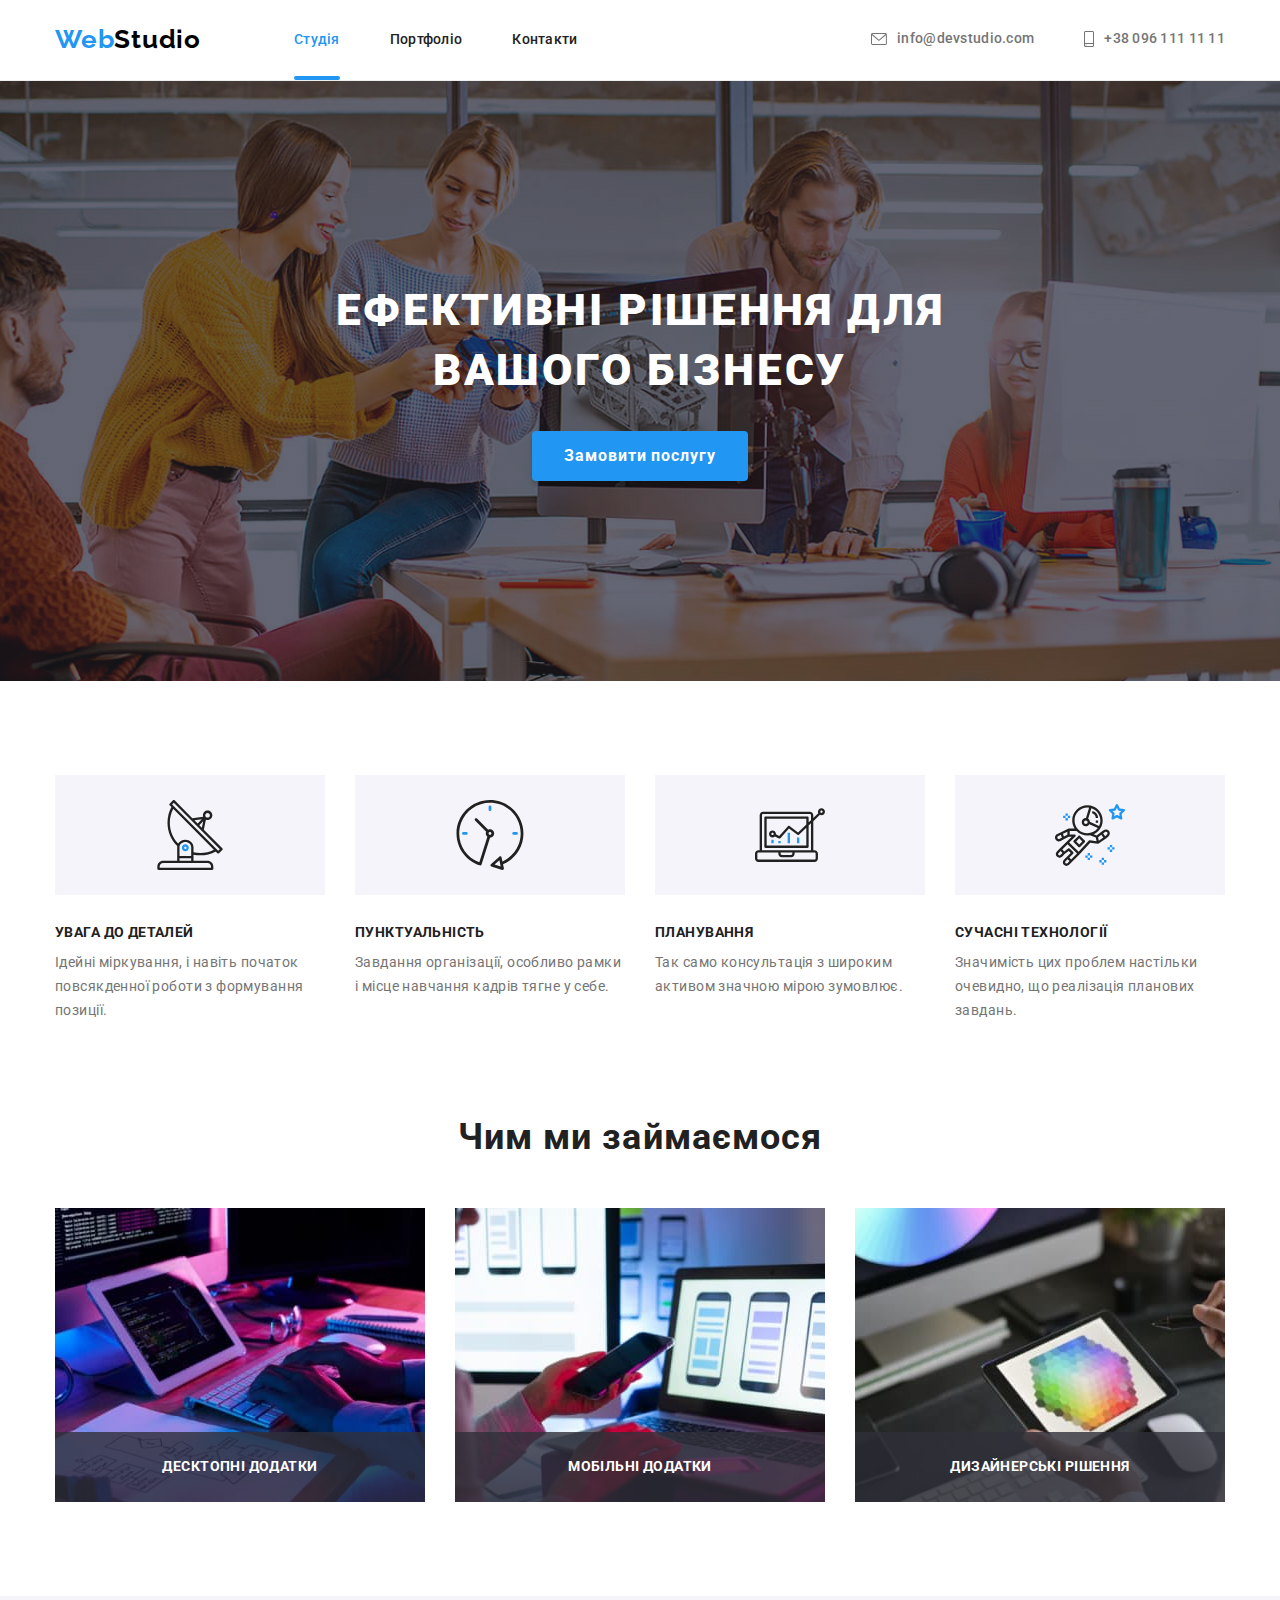
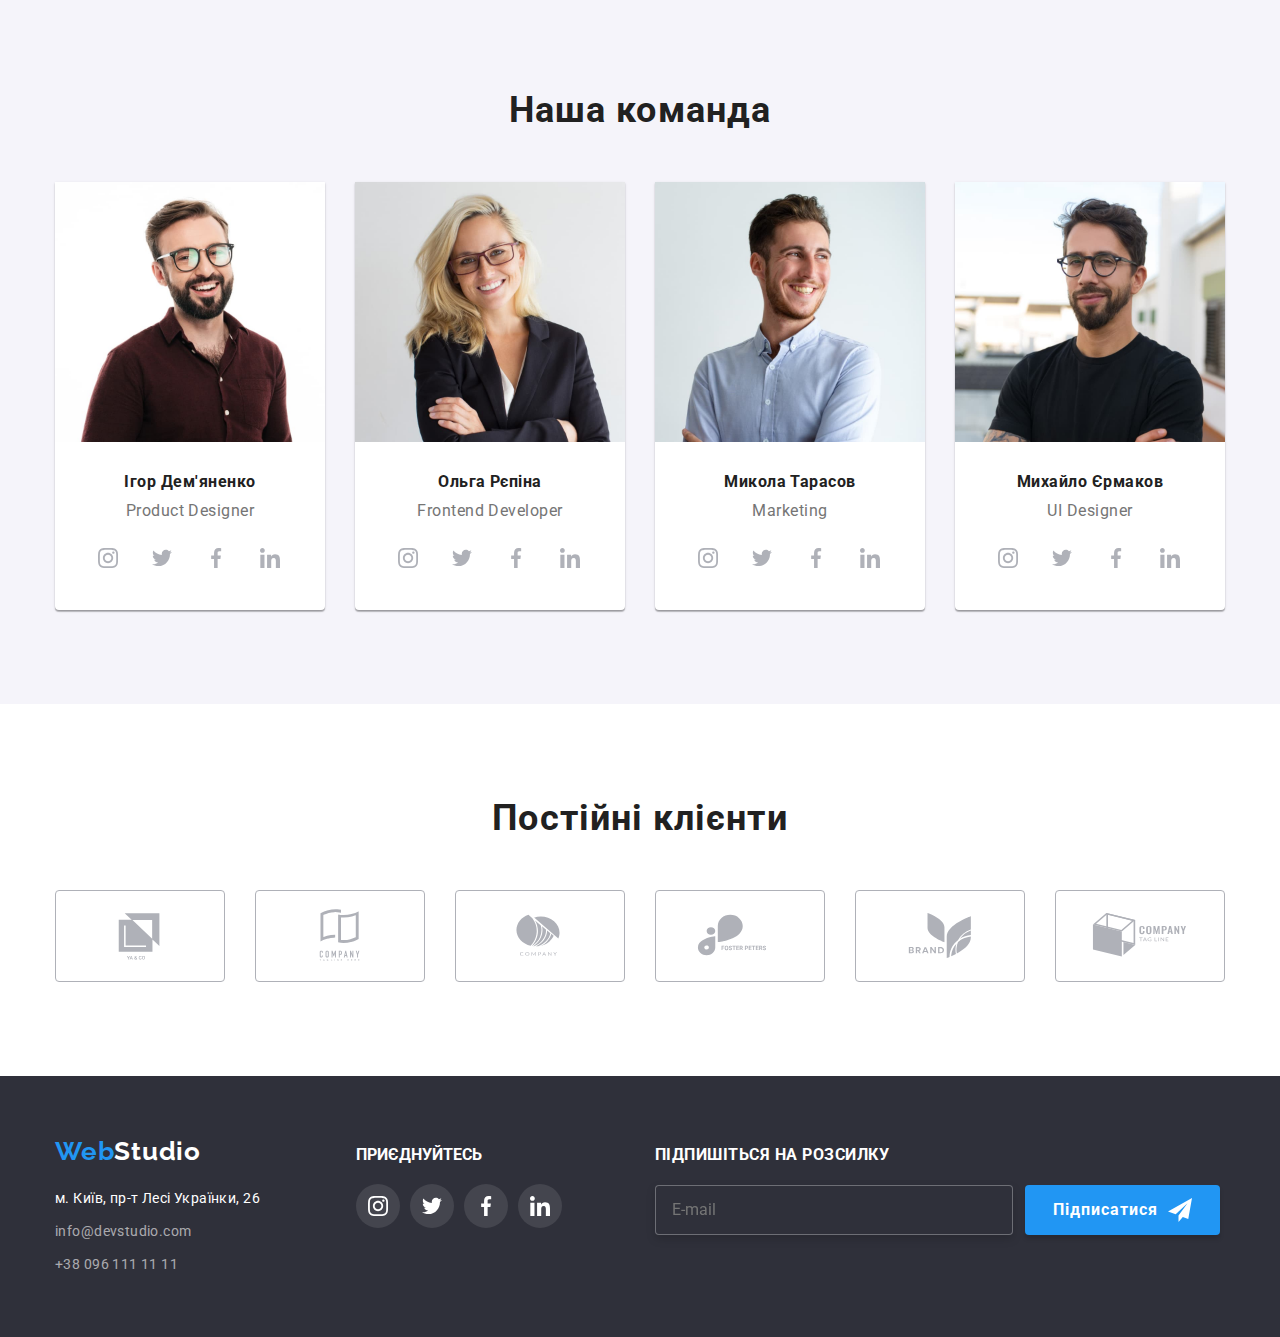
==== index.html @ 6446dd90 "copy previous hw" ====
<!DOCTYPE html>
<html lang="uk">
  <head>
    <meta charset="UTF-8" />
    <meta http-equiv="X-UA-Compatible" content="IE=edge" />
    <meta name="viewport" content="width=device-width, initial-scale=1.0" />
    <title>Web Studio (Version 2.1)</title>
    <link rel="preconnect" href="https://fonts.googleapis.com" />
    <link rel="preconnect" href="https://fonts.gstatic.com" crossorigin />
    <link
      href="https://fonts.googleapis.com/css2?family=Raleway:wght@700&family=Roboto:wght@400;500;700;900&display=swap"
      rel="stylesheet"
    />
    <link
      rel="stylesheet"
      href="https://cdnjs.cloudflare.com/ajax/libs/modern-normalize/1.1.0/modern-normalize.min.css"
    />
    <link rel="stylesheet" href="./css/styles.css" />
  </head>
  <body>
    <!-- НАВІГАЦІЯ -->
    <header class="header">
      <div class="container">
        <a lang="en" class="logo-txt-header" href="./index.html">
          <span class="logo-span">Web</span>Studio
        </a>
        <nav>
          <ul class="nav-list">
            <li class="nav-li"><a class="nav-link current" href="./index.html">Студія</a></li>
            <li class="nav-li"><a class="nav-link" href="./portfolio.html">Портфоліо</a></li>
            <li class="nav-li"><a class="nav-link" href="#">Контакти</a></li>
          </ul>
        </nav>
        <ul class="contact-list">
          <li class="contact-li">
            <a class="contact-link-header" href="mailto:info@devstudio.com">
              <svg class="icon-contact" width="16px" height="12px">
                <use href="./images/icons.svg#icon-mail"></use></svg
              >info@devstudio.com</a
            >
          </li>
          <li class="contact-li">
            <a class="contact-link-header" href="tel:+380961111111">
              <svg class="icon-contact" width="10px" height="16px">
                <use href="./images/icons.svg#icon-phone"></use>
              </svg>
              +38 096 111 11 11</a
            >
          </li>
        </ul>
      </div>
    </header>

    <main>
      <!-- HERO -->
      <section class="order">
        <h1 class="order-descr">Ефективні рішення для вашого бізнесу</h1>
        <button class="order-btn" type="button" data-modal-open>Замовити послугу</button>
        <!-- МОДАЛЬНЕ ВІКНО -->
        <div class="backdrop is-hidden" data-modal>
          <div class="modal">
            <button class="close-btn" type="button" data-modal-close>
              <svg
                class="icon-close-btn"
                width="11"
                height="11"
                fill="#000000"
                xmlns="http://www.w3.org/2000/svg"
              >
                <path
                  d="M11 1.108 9.892 0 5.5 4.392 1.108 0 0 1.108 4.392 5.5 0 9.892 1.108 11 5.5 6.608 9.892 11 11 9.892 6.608 5.5 11 1.108Z"
                />
              </svg>
            </button>
            <!-- ФОРМА -->

            <form class="form">
              <b class="form-title">Залиште свої дані, ми вам передзвонимо</b>

              <div class="form-field">
                <label class="form-field-label" for="name">Ім'я</label>
                <span class="form-input-span">
                  <input class="form-field-input" id="name" name="name" type="text" />
                  <svg class="icon-form" width="18" height="18">
                    <use href="./images/icons.svg#icon-person-form"></use>
                  </svg>
                </span>
              </div>

              <div class="form-field">
                <label class="form-field-label" for="phone">Телефон</label>
                <span class="form-input-span">
                  <input class="form-field-input" id="phone" type="tel" name="tel" />
                  <svg class="icon-form" width="18" height="18">
                    <use href="./images/icons.svg#icon-phone-form"></use>
                  </svg>
                </span>
              </div>

              <div class="form-field">
                <label class="form-field-label" for="mail">Пошта</label>
                <span class="form-input-span">
                  <input class="form-field-input" id="mail" type="email" name="email" />
                  <svg class="icon-form" width="18" height="18">
                    <use href="./images/icons.svg#icon-mail-form"></use>
                  </svg>
                </span>
              </div>

              <div class="form-field">
                <label class="form-field-label" for="comment">Коментар</label>
                <textarea
                  class="form-field-textarea"
                  id="comment"
                  name="comment"
                  rows="8"
                  placeholder="Введіть текст"
                ></textarea>
              </div>

              <!-- <div class="checkbox" role="group">
                <input class="checkbox" type="checkbox" id="policy" name="policy" />
                <label class="form-policy-label" for="policy">
                  Погоджуюся з розсилкою та приймаю
                  <a class="policy-link" href="#">Умови договору</a></label
                >
              </div> -->
              <label class="checkbox-label">
                <input type="checkbox" class="checkbox" />
                <span class="icon-checkbox"></span>
                Погоджуюся з розсилкою та приймаю
                <a class="policy-link" href="#">Умови договору</a>
              </label>
              <button class="submit-btn" type="submit">Відправити</button>
            </form>
          </div>
        </div>
      </section>
      <!-- Особливості -->
      <section class="section">
        <div class="container">
          <h2 class="visually-hidden">Особливості</h2>
          <ul class="unics-list">
            <li class="unic-li">
              <div class="container-icon">
                <svg class="unic-icon" width="70" height="70">
                  <use href="./images/icons.svg#icon-antenna"></use>
                </svg>
              </div>
              <h3 class="unic-name">Увага до деталей</h3>
              <p class="unic-descr">
                Ідейні міркування, і навіть початок повсякденної роботи з формування позиції.
              </p>
            </li>
            <li class="unic-li">
              <div class="container-icon">
                <svg class="unic-icon" width="70" height="70">
                  <use href="./images/icons.svg#icon-clock"></use>
                </svg>
              </div>
              <h3 class="unic-name">Пунктуальність</h3>
              <p class="unic-descr">
                Завдання організації, особливо рамки і місце навчання кадрів тягне у себе.
              </p>
            </li>
            <li class="unic-li">
              <div class="container-icon">
                <svg class="unic-icon" width="70" height="70">
                  <use href="./images/icons.svg#icon-diagram"></use>
                </svg>
              </div>
              <h3 class="unic-name">Планування</h3>
              <p class="unic-descr">
                Так само консультація з широким активом значною мірою зумовлює.
              </p>
            </li>
            <li class="unic-li">
              <div class="container-icon">
                <svg class="unic-icon" width="70" height="70">
                  <use href="./images/icons.svg#icon-astronaut"></use>
                </svg>
              </div>
              <h3 class="unic-name">Сучасні технології</h3>
              <p class="unic-descr">
                Значимість цих проблем настільки очевидно, що реалізація планових завдань.
              </p>
            </li>
          </ul>
        </div>
      </section>
      <!-- Діяльність -->
      <section class="section unics">
        <div class="container">
          <h2 class="activity-head">Чим ми займаємося</h2>
          <ul class="activity-list">
            <li class="activiti-li">
              <img
                class="activity-img"
                src="./images/image1.jpg"
                alt="Розробка програмного забеспечення"
                width="370"
                height="294"
              />
              <div class="unics-description">
                <p>Десктопні додатки</p>
              </div>
            </li>
            <li class="activiti-li">
              <img
                class="activity-img"
                src="./images/img2.jpg"
                alt="Створення мобільних застосунків"
                width="370"
                height="294"
              />
              <div class="unics-description">
                <p>Мобільні додатки</p>
              </div>
            </li>
            <li class="activiti-li">
              <img
                class="activity-img"
                src="./images/img3.jpg"
                alt="Розробка сучасного UX/UI дизайну"
                width="370"
                height="294"
              />
              <div class="unics-description">
                <p>Дизайнерські рішення</p>
              </div>
            </li>
          </ul>
        </div>
      </section>

      <!-- Команда -->

      <section class="team section">
        <div class="container">
          <h2 class="team-head">Наша команда</h2>
          <ul class="team-list">
            <li class="teammate-card">
              <img src="./images/igor.jpg" alt="This is Igor" width="270" height="260" />
              <div class="team-descr">
                <h3 class="teammate-name">Ігор Дем'яненко</h3>
                <p class="teammate-career" lang="en">Product Designer</p>
                <ul class="icon-link-list">
                  <li class="icon-link-item">
                    <a class="icon-link" href="https://www.instagram.com/" target="_blank">
                      <svg class="icon-team-contact" width="20" height="20">
                        <use href="./images/icons.svg#icon-instagram"></use>
                      </svg>
                    </a>
                  </li>
                  <li class="icon-link-item">
                    <a class="icon-link" href="https://twitter.com/" target="_blank">
                      <svg class="icon-team-contact" width="20" height="20">
                        <use href="./images/icons.svg#icon-twitter"></use>
                      </svg>
                    </a>
                  </li>
                  <li class="icon-link-item">
                    <a class="icon-link" href="https://www.facebook.com/" target="_blank">
                      <svg class="icon-team-contact" width="20" height="20">
                        <use href="./images/icons.svg#icon-facebook"></use>
                      </svg>
                    </a>
                  </li>
                  <li class="icon-link-item">
                    <a class="icon-link" href="https://www.linkedin.com/" target="_blank">
                      <svg class="icon-team-contact" width="20" height="20">
                        <use href="./images/icons.svg#icon-linkedin"></use>
                      </svg>
                    </a>
                  </li>
                </ul>
              </div>
            </li>
            <li class="teammate-card">
              <img src="./images/olga.jpg" alt="This is Olga" width="270" height="260" />
              <div class="team-descr">
                <h3 class="teammate-name">Ольга Рєпіна</h3>
                <p class="teammate-career" lang="en">Frontend Developer</p>
                <ul class="icon-link-list">
                  <li class="icon-link-item">
                    <a class="icon-link" href="https://www.instagram.com/" target="_blank">
                      <svg class="icon-team-contact" width="20" height="20">
                        <use href="./images/icons.svg#icon-instagram"></use>
                      </svg>
                    </a>
                  </li>
                  <li class="icon-link-item">
                    <a class="icon-link" href="https://twitter.com/" target="_blank">
                      <svg class="icon-team-contact" width="20" height="20">
                        <use href="./images/icons.svg#icon-twitter"></use>
                      </svg>
                    </a>
                  </li>
                  <li class="icon-link-item">
                    <a class="icon-link" href="https://www.facebook.com/" target="_blank">
                      <svg class="icon-team-contact" width="20" height="20">
                        <use href="./images/icons.svg#icon-facebook"></use>
                      </svg>
                    </a>
                  </li>
                  <li class="icon-link-item">
                    <a class="icon-link" href="https://www.linkedin.com/" target="_blank">
                      <svg class="icon-team-contact" width="20" height="20">
                        <use href="./images/icons.svg#icon-linkedin"></use>
                      </svg>
                    </a>
                  </li>
                </ul>
              </div>
            </li>
            <li class="teammate-card">
              <img src="./images/mykola.jpg" alt="This is Mykola" width="270" height="260" />
              <div class="team-descr">
                <h3 class="teammate-name">Микола Тарасов</h3>
                <p class="teammate-career" lang="en">Marketing</p>
                <ul class="icon-link-list">
                  <li class="icon-link-item">
                    <a class="icon-link" href="https://www.instagram.com/" target="_blank">
                      <svg class="icon-team-contact" width="20" height="20">
                        <use href="./images/icons.svg#icon-instagram"></use>
                      </svg>
                    </a>
                  </li>
                  <li class="icon-link-item">
                    <a class="icon-link" href="https://twitter.com/" target="_blank">
                      <svg class="icon-team-contact" width="20" height="20">
                        <use href="./images/icons.svg#icon-twitter"></use>
                      </svg>
                    </a>
                  </li>
                  <li class="icon-link-item">
                    <a class="icon-link" href="https://www.facebook.com/" target="_blank">
                      <svg class="icon-team-contact" width="20" height="20">
                        <use href="./images/icons.svg#icon-facebook"></use>
                      </svg>
                    </a>
                  </li>
                  <li class="icon-link-item">
                    <a class="icon-link" href="https://www.linkedin.com/" target="_blank">
                      <svg class="icon-team-contact" width="20" height="20">
                        <use href="./images/icons.svg#icon-linkedin"></use>
                      </svg>
                    </a>
                  </li>
                </ul>
              </div>
            </li>
            <li class="teammate-card">
              <img src="./images/myhailo.jpg" alt="This is Myhailo" width="270" height="260" />
              <div class="team-descr">
                <h3 class="teammate-name">Михайло Єрмаков</h3>
                <p class="teammate-career" lang="en">UI Designer</p>
                <ul class="icon-link-list">
                  <li class="icon-link-item">
                    <a class="icon-link" href="https://www.instagram.com/" target="_blank">
                      <svg class="icon-team-contact" width="20" height="20">
                        <use href="./images/icons.svg#icon-instagram"></use>
                      </svg>
                    </a>
                  </li>
                  <li class="icon-link-item">
                    <a class="icon-link" href="https://twitter.com/" target="_blank">
                      <svg class="icon-team-contact" width="20" height="20">
                        <use href="./images/icons.svg#icon-twitter"></use>
                      </svg>
                    </a>
                  </li>
                  <li class="icon-link-item">
                    <a class="icon-link" href="https://www.facebook.com/" target="_blank">
                      <svg class="icon-team-contact" width="20" height="20">
                        <use href="./images/icons.svg#icon-facebook"></use>
                      </svg>
                    </a>
                  </li>
                  <li class="icon-link-item">
                    <a class="icon-link" href="https://www.linkedin.com/" target="_blank">
                      <svg class="icon-team-contact" width="20" height="20">
                        <use href="./images/icons.svg#icon-linkedin"></use>
                      </svg>
                    </a>
                  </li>
                </ul>
              </div>
            </li>
          </ul>
        </div>
      </section>
    </main>

    <!-- Партнери -->
    <section class="section">
      <div class="container">
        <h2 class="client">Постійні клієнти</h2>
        <ul class="clients-list">
          <li class="clients-item">
            <a class="clients-link" href="">
              <svg class="clients-svg" width="106" height="60">
                <use href="./images/icons.svg#icon-logo-one"></use>
              </svg>
            </a>
          </li>
          <li class="clients-item">
            <a class="clients-link" href="">
              <svg class="clients-svg" width="106" height="60">
                <use href="./images/icons.svg#icon-logo-two"></use>
              </svg>
            </a>
          </li>
          <li class="clients-item">
            <a class="clients-link" href="">
              <svg class="clients-svg" width="106" height="60">
                <use href="./images/icons.svg#icon-logo-three"></use>
              </svg>
            </a>
          </li>
          <li class="clients-item">
            <a class="clients-link" href="">
              <svg class="clients-svg" width="106" height="60">
                <use href="./images/icons.svg#icon-logo-four"></use>
              </svg>
            </a>
          </li>
          <li class="clients-item">
            <a class="clients-link" href="">
              <svg class="clients-svg" width="106" height="60">
                <use href="./images/icons.svg#icon-logo-five"></use>
              </svg>
            </a>
          </li>
          <li class="clients-item">
            <a class="clients-link" href="">
              <svg class="clients-svg" width="106" height="60">
                <use href="./images/icons.svg#icon-logo-six"></use>
              </svg>
            </a>
          </li>
        </ul>
      </div>
    </section>
    <!-- Контакти -->
    <footer class="footer">
      <div class="container">
        <div>
          <a lang="en" class="logo-txt-footer" href="./index.html">
            <span class="logo-span">Web</span>Studio</a
          >
          <address class="adress">
            <p class="adress-street">м. Київ, пр-т Лесі Українки, 26</p>
            <ul>
              <li class="contacts-li">
                <a class="contact-link-footer" href="mailto:info@devstudio.com"
                  >info@devstudio.com</a
                >
              </li>
              <li class="contacts-li">
                <a class="contact-link-footer" href="tel:+380961111111">+38 096 111 11 11</a>
              </li>
            </ul>
          </address>
        </div>
        <div class="container-footer">
          <p class="join">Приєднуйтесь</p>
          <ul class="icon-footer-list">
            <li class="icon-footer-item">
              <a class="icon-footer-link" href="https://www.instagram.com/" target="_blank">
                <svg class="icon-footer-contact" width="20" height="20">
                  <use href="./images/icons.svg#icon-instagram"></use>
                </svg>
              </a>
            </li>
            <li class="icon-footer-item">
              <a class="icon-footer-link" href="https://twitter.com/" target="_blank">
                <svg class="icon-footer-contact" width="20" height="20">
                  <use href="./images/icons.svg#icon-twitter"></use>
                </svg>
              </a>
            </li>
            <li class="icon-footer-item">
              <a class="icon-footer-link" href="https://www.facebook.com/" target="_blank">
                <svg class="icon-footer-contact" width="20" height="20">
                  <use href="./images/icons.svg#icon-facebook"></use>
                </svg>
              </a>
            </li>
            <li class="icon-footer-item">
              <a class="icon-footer-link" href="https://www.linkedin.com/" target="_blank">
                <svg class="icon-footer-contact" width="20" height="20">
                  <use href="./images/icons.svg#icon-linkedin"></use>
                </svg>
              </a>
            </li>
          </ul>
        </div>
        <form class="email-container">
          <b class="mail-title">Підпишіться на розсилку</b>
          <div class="mail-input">
            <label for="mail-footer"></label>
            <input
              class="mail-form"
              type="email"
              name="mail-footer"
              id="mail-footer"
              placeholder="E-mail"
            />
            <button class="submit-mail" type="submit">
              <span>Підписатися</span>
              <svg
                width="24"
                height="24"
                fill="#fff"
                viewBox="0 0 24 24"
                xmlns="http://www.w3.org/2000/svg"
              >
                <path
                  d="M24 0L0 13.5L7.66994 16.3407L19.5 5.25002L10.5017 17.3896L10.509 17.3923L10.5 17.3896V24.0001L14.8013 18.982L20.2501 21.0001L24 0Z"
                  fill="white"
                />
              </svg>
            </button>
          </div>
        </form>
      </div>
    </footer>
    <script src="./js/modal.js"></script>
  </body>
</html>
---- css/styles.css ----
:root {
    --main-text-color:#212121;
    --grey-text:#757575;
    --blue:#2196F3;
    --logo-color:#000000;
    --white:#FFFFFF;
    --less-white-for-bg: #F5F4FA;
    --footer-contacts:rgba(255, 255, 255, 0.6);
    --bg-grey: #2F303A;
    --btn-box-shadow: rgba(0, 0, 0, 0.15);
}

body {
    font-family: 'Roboto', sans-serif;
    color: var(--main-text-color);
}

h1, 
h2, 
h3,
p {
    margin: 0;
}

img {
    display: block;
}

a {
    text-decoration: none;
}

ul {
    list-style: none;
    margin: 0;
    padding: 0;
}

.container {
    width: 1200px;
    padding-left: 15px;
    padding-right: 15px;
    margin-left: auto;
    margin-right: auto;
}

.header {
    padding-bottom: 25px;
    padding-top: 24px;
    background-color: var(--white);

    border-bottom: 1px solid #EEE;
}

/*   ------------------НАВІГАЦІЯ--------------------- */

.header > .container {
    display: flex;
    align-items: center;
}

.logo-txt-header,
.logo-txt-footer {
    font-family: 'Raleway', sans-serif;
    font-weight: 700;
    font-size: 26px;
    letter-spacing: 0.03em;
    line-height: 1.19;
}

.container > .logo-txt-header {
    margin-right: 93px;;

    color: var(--logo-color);
}

.logo-span {
    color: var(--blue);
}

.nav-list,
.contact-list {
    display: flex;

}

.contact-list {
    margin-left: auto;
}

.nav-li:not(:last-child),
.contact-li:not(:last-child) {
    margin-right: 50px;
}

.nav-link {
    font-weight: 500;
    color: var(--main-text-color);
    font-size: 14px;
    line-height: 1.14;
    letter-spacing: 0.02em;
    transition-property: color;
    transition-duration: 250ms;
    transition-timing-function: cubic-bezier(0.4, 0, 0.2, 1);
}

.contact-link-header {
    transition-property: color;
    transition-duration: 250ms;
    transition-timing-function: cubic-bezier(0.4, 0, 0.2, 1);
}

.nav-link:hover,
.nav-link:focus,
.nav-link:active,
.nav-link.current,
.contact-link-header:hover,
.contact-link-header:focus {
    color: var(--blue)
    
}

.current {
    position: relative;
}

.current::after {
    position: absolute;
    bottom: -32.5px;
    left: 0;
    content: "";
    width: 100%;
    border-bottom: 4px solid var(--blue);
    border-radius: 2px;
}

.contact-link-header {
    display: flex;
    align-items: center;
    
    font-weight: 500;
    font-size: 14px;
    line-height: 1.14;
    letter-spacing: 0.02em;
    color: var(--grey-text);
}
/* ------------------ICONS-contact------------------ */

.icon-contact,
.icon-contact:hover {
    fill: currentColor;
}

.icon-contact {
    margin-right: 10px;
}

/* -----------------------HERO----------------------- */
.order {
    max-width: 1600px;
    height: 600px;
    padding-top: 200px;
    padding-bottom: 200px;
    margin-left: auto;
    margin-right: auto;

   
    background-image: linear-gradient(
        to right, 
        rgba(47, 48, 58, 0.4), 
        rgba(47, 48, 58, 0.4)
        ), url('../images/hero.png');
    background-position: center;
    background-repeat: no-repeat;
    
}

.order-descr {
    display: block;
    height: 120px;
    width: 696px;
    margin: 0 auto 30px auto;

    color:var(--white);
    font-weight: 900;
    font-size: 44px;
    line-height: 1.36;
    text-align: center;
    letter-spacing: 0.06em;
    text-transform: uppercase;
}

.order-btn {
    display: block;
    margin: 30px auto 0 auto;
    padding: 10px 32px;

    border-radius: 4px;
    background-color: var(--blue);
    box-shadow: 0px 4px 4px var(--btn-box-shadow);
    cursor: pointer;
    font-weight: 700;
    font-size: 16px;
    line-height: 1.88;
    letter-spacing: 0.06em;
    text-align: center;
    color:var(--white);
    font-family: inherit;
    border: none;
}

.order-btn:active {
    background-color: #188CE8;
}

/* ---------------МОДАЛЬНЕ ВІКНО--------------- */

.backdrop {
    position: fixed;
    width: 100vw;
    height: 100vh;
    left: 0;
    right: 0;
    top: 0;
    bottom: 0;
    z-index: 1;

    background: rgba(0, 0, 0, 0.2);

    transition-property: opacity, visibility;
    transition-duration: 250ms;
    transition-timing-function: cubic-bezier(0.4, 0, 0.2, 1);
}

.is-hidden {
    visibility: hidden;
    opacity: 0;
    pointer-events: none;
}

.modal {
    position: absolute;
    left: 50%;
    top: 50%;
    transform: translate(-50%, -50%);

    min-width: 528px;
    min-height: 581px;

    background: #FFFFFF;
    box-shadow: 0px 1px 3px rgba(0, 0, 0, 0.12), 0px 1px 1px rgba(0, 0, 0, 0.14), 0px 2px 1px rgba(0, 0, 0, 0.2);
    border-radius: 4px;
}

.close-btn {
    position: absolute;
    top: 8px;
    right: 8px;
    width: 30px;
    height: 30px;
    color: #000;
    border-radius: 50%;
    border: 1px solid #0000001A;
    background-color: #fff;
    cursor: pointer;
}

.icon-close-btn {
    fill: currentColor;
}

.close-btn:hover,
.close-btn:focus {
    color: var(--blue);
}

.form {
    display: flex;
    flex-direction: column;
    gap: 10px;
    padding: 40px;
}

.form-title {
    margin-bottom: 30px;
    font-weight: 700;
    font-size: 20px;
    line-height: calc(23/20);
    text-align: center;
    letter-spacing: 0.03em;
}

.form-field-input,
.form-field-textarea {
    border: 1px solid rgba(33, 33, 33, 0.2);
    border-radius: 4px;
    font-size: 12px;
    line-height: 1.16;
    letter-spacing: 0.01em;
    cursor: pointer;
    
    transition-property: border;
    transition-duration: 250ms;
    transition-timing-function: cubic-bezier(0.4, 0, 0.2, 1);
}

.form-field-input {
    position: relative;
    height: 40px;
    width: 100%;
    padding-left: 48px;
}

.form-field-input:hover,
.form-field-textarea:hover,
.form-field-input:focus,
.form-field-textarea:focus {
    border: 1px solid #2196F3;
}
.form-field-input:hover + .icon-form,
.form-field-input:focus + .icon-form {
    fill: var(--blue);
}

.icon-form {
    position: absolute;
    top: 10px;
    left: 15px;
    fill: #212121;
    pointer-events: none;

    transition-property: fill;
    transition-duration: 250ms;
    transition-timing-function: cubic-bezier(0.4, 0, 0.2, 1);
}

textarea {
    resize: none;
    width: 100%;
    height: 120px;
    padding: 16px;
}
textarea::placeholder {
    color: rgba(117, 117, 117, 0.5);
    font-size: 12px;
}

.form-field {
    display: flex;
    flex-direction: column;
    margin-bottom: 10px;
    color: var(--grey-text);
}

.form-field:nth-last-child(-n + 3) {
    margin-bottom: 20px;
}

.form-field-label {
    color: var(--grey-text);
    margin-bottom: 4px;
}
.form-input-span {
    position: relative;
}
.submit-btn {
    display: block;
    /* height: 50px;
    width: 200px; */
    padding: 10px 52px;
    border-radius: 4px;
    margin: 30px auto 0 auto;

    background-color: var(--blue);
    box-shadow: 0px 4px 4px var(--btn-box-shadow);
    cursor: pointer;
    font-weight: 700;
    font-size: 16px;
    line-height: 1.88;
    letter-spacing: 0.06em;
    text-align: center;
    color:var(--white);
    font-family: inherit;
    border: none;

    transition-property: background-color;
    transition-duration: 250ms;
    transition-timing-function: cubic-bezier(0.4, 0, 0.2, 1);
}

.submit-btn:hover,
.submit-btn:focus {
    background-color: #188CE8;
}

.checkbox-label {
    display: inline-block;
    line-height: 1.71;
    letter-spacing: 0.03em;
    color: var(--grey-text);
}

.policy-link {
    line-height: 1.71;
    letter-spacing: 0.03em;
    text-decoration: underline;

    color: var(--blue);
}

.checkbox {
    appearance: none;
}

.icon-checkbox {
    display: inline-block;
    width: 16px;
    height: 15px;

    border: 2px solid #212121;
    border-radius: 4px;
}

.checkbox:checked + .icon-checkbox {
    border: none;
    border-color: var(--blue);
    background-color: var(--blue);
    background-image: url('../images/icon-check.svg');
    background-position: 1px 2px;
    background-size: contain;
    background-origin: content-box;
}
/* -------------------ОСОБЛИВОСТІ---------------- */
.visually-hidden {
    position: absolute;
    width: 1px;
    height: 1px;
    margin: -1px;
    border: 0;
    padding: 0;
    white-space: nowrap;
    clip-path: inset(100%);
    clip: rect(0 0 0 0);
    overflow: hidden;
}

.unics-list {
    display: flex;
}

.unic-li {
    width: calc((100% - 90px) / 4);
}

.unic-li:not(:last-child) {
    margin-right: 30px;
}
.unic-name {
    margin-bottom: 10px;

    font-weight: 700;
    font-size: 14px;
    line-height: 1.14;
    letter-spacing: 0.03em;
    text-transform: uppercase;
}

.unic-descr {
    font-size: 14px;
    line-height: 1.71;
    letter-spacing: 0.03em;
    color:var(--grey-text);
}

.section.unics {
    padding-top: 0;
    padding-bottom: 94px;
}

.container-icon {
    height: 120px;
    width: 270px;
    margin-bottom: 30px;
    display: inline-flex;
    justify-content: center;
    align-items: center;

    background-color: rgba(245, 244, 250, 1);
}

/* ---------------ДІЯЛЬНІСТЬ------------- */
.section {
    padding-top: 94px;
    padding-bottom: 94px;
}

.activity-list {
    display: flex;
    padding-left: 0;
    padding-right: 0;
}

.activiti-li:not(:last-child) {
    margin-right: 30px;
}

.activiti-li {
    position: relative;
}

.unics-description {
    display: flex;
    justify-content: center;
    align-items: center;
    position: absolute;
    width: 100%;
    height: 70px;
    bottom: 0;
    left: 0;
    right: 0;

    background-color: rgba(47, 48, 58, 0.8);
}

.unics-description > p {
    font-weight: 700;
    font-size: 14px;
    line-height: 1.14;
    text-align: center;
    letter-spacing: 0.03em;
    text-transform: uppercase;

    color: #FFFFFF;
}
/* -------------------КОМАНДА---------------- */
.team {
    padding: 94px 0;

    background-color: var(--less-white-for-bg);
}

.teammate-card {
    width: 270px;

    background: var(--white);
    box-shadow: 0px 1px 3px rgba(0, 0, 0, 0.12), 0px 1px 1px rgba(0, 0, 0, 0.14), 0px 2px 1px rgba(0, 0, 0, 0.2);
    border-radius: 0px 0px 4px 4px;
}

.teammate-card:not(:last-child) {
    margin-right: 30px;
}

.activity-head,
.team-head {
    margin-bottom: 50px;

    font-weight: 700;
    font-size: 36px;
    line-height: 1.16;
    text-align: center;
    letter-spacing: 0.03em;
}

.team-list {
    display: flex;
    padding-left: 0;
}

.team-descr {
    padding: 30px 32px;
}

.teammate-name,
.teammate-career {
    display: block;

    line-height: 1.19;
    text-align: center;
    letter-spacing: 0.03em;
}

.teammate-name {
    margin-bottom: 10px;

    font-size: 16px;
}

.teammate-career {
    color: var(--grey-text);
}

/* TEAM-ICONS */

.icon-link-list {
    display: flex;
    width: 204px;
    margin-top: 16px;
    align-items: center;
    justify-content: center;
}

.icon-link-item:not(:last-child) {
    margin-right: 10px;
}

.icon-link {
    width: 44px;
    height: 44px;
    border-radius: 50%;
    display: inline-flex;
    justify-content: center;
    align-items: center;
}

.icon-link {
        color: rgba(175, 177, 184, 1);
        transition-property: color, background-color;
        transition-duration: 250ms;
        transition-timing-function: cubic-bezier(0.4, 0, 0.2, 1);
}

.icon-link:hover,
.icon-link:focus {
    color: rgba(255, 255, 255, 1);
    background-color: var(--blue);
}

.icon-team-contact {
    fill: currentColor
}

/* ---------------------CLIENTS----------------- */
.client {
    text-align: center;
    font-weight: 700;
    font-size: 36px;
    letter-spacing: 0.03em;
    line-height: 1.16;
    margin-bottom: 50px;
}

.clients-list {
    display: flex;
    align-items: center;
    margin: 0;
}

.clients-item:not(:last-child) {
    margin-right: 30px;
}

.clients-link {
    display: inline-flex;
    justify-content: center;
    align-items: center; 
    width: 170px;
    height: 92px;

    border: 1px solid #AFB1B8;
    border-radius: 4px;
    color: #AFB1B8;

    transition-property: color, border-color;
    transition-duration: 250ms;
    transition-timing-function: cubic-bezier(0.4, 0, 0.2, 1);
}

.clients-link:hover,
.clients-link:focus {
    color: var(--blue);
    border-color: var(--blue);
}

.clients-svg {
    fill: currentColor;
}
/* ------------------FOOTER------------------ */

.footer {
    padding-top: 60px;
    padding-bottom: 60px;

    background: var(--bg-grey);
}
.footer > .container {
    display: flex;
    align-items: baseline;
}
.logo-txt-footer {
    display: block;
    margin-bottom: 20px;
    color: var(--white);
}

.adress-street,
.contact-link-footer {
    font-size: 14px;
    line-height: 1.71;
    letter-spacing: 0.03em;
}

.adress-street {
    margin-bottom: 9px;
    color: var(--white);
}

.contact-link-footer {
    color: var(--footer-contacts);
    transition-property: color;
    transition-duration: 250ms;
    transition-timing-function: cubic-bezier(0.4, 0, 0.2, 1);
}

.contacts-li:not(:last-child) {
    margin-bottom: 9px;
}

.contact-link-footer:hover,
.contact-link-footer:focus {
    color: var(--blue);
}

address {
    font-style: normal;
}

.adress {
    width: 231px;
    margin-right: 70px;
}

.join {
    margin-bottom: 20px;

    font-weight: 700;
    text-transform: uppercase;
    color: rgba(255, 255, 255, 1);
}

.container-footer {
    margin-right: 93px;
}

.email-container {
    display: flex;
    flex-direction: column;
}

.mail-title {
    margin-bottom: 20px;
    font-weight: 700;
    line-height: 1.16;
    letter-spacing: 0.03em;
    text-transform: uppercase;

    color: var(--white);
}

.mail-input {
    display: flex;
    align-items: center;
    justify-content: center;
}

.mail-form {
    width: 358px;
    height: 50px;
    margin-right: 12px;
    padding-top: 12px;
    padding-bottom: 12px;
    padding-left: 16px;
    color: rgba(255, 255, 255, 0.6);

    border: 1px solid rgba(255, 255, 255, 0.3);
    filter: drop-shadow(0px 4px 4px rgba(0, 0, 0, 0.15));
    border-radius: 4px;

    background-color: var(--bg-grey);
}

.submit-mail{
    display: flex;
    align-items: center;
    text-align: center;
    padding: 10px 28px;
    
    color: #FFFFFF;
    font-weight: 700;
    font-size: 16px;
    line-height: 1.88;
    letter-spacing: 0.06em;
    background: #2196F3;
    box-shadow: 0px 4px 4px rgba(0, 0, 0, 0.15);
    border-radius: 4px;
    border: none;
}
.submit-mail > span {
    margin-right: 10px;
}

.icon-mail-footer {
    fill: currentColor;
}
/*------------------------------FOOTER_ICONS----------------------------*/

.icon-footer-list {
    display: flex;
    align-items: center;
    justify-content: center;
}

.icon-footer-item:not(:last-child) {
    margin-right: 10px;
    margin-left: 0;
}

.icon-footer-link {
    display: block;
    width: 44px;
    height: 44px;

    border-radius: 50%;
    padding: 12px;
    background: rgba(255, 255, 255, 0.1);
    color: rgba(255, 255, 255, 1);

    transition-property: background-color;
    transition-duration: 250ms;
    transition-timing-function: cubic-bezier(0.4, 0, 0.2, 1);
}

.icon-footer-link:hover,
.icon-footer-link:focus {
    background-color: var(--blue);
}

.icon-footer-contact {
    fill: currentColor
}
/* -----------------------------------PORTFOLIO PAGE BELOW------------------------------- */
.portfolio-btn {
    padding: 6px 22px;

    background-color: var(--less-white-for-bg);
    font-weight: 500;
    font-size: 16px;
    line-height: 1.62;
    text-align: center;
    letter-spacing: 0.03em;
    border: none;
    border-radius: 4px;

    transition-property: color, background-color, box-shadow;
    transition-duration: 250ms;
    transition-timing-function: cubic-bezier(0.4, 0, 0.2, 1);
}
.portfolio-btn-li:not(:last-child) {
    margin-right: 8px;
}

.portfolio-btn-list {
    display: flex;
    justify-content: center;
    margin-bottom: 50px;
}

.portfolio-btn:hover,
.portfolio-btn:focus {
    background-color: var(--blue);
    color: white;
    cursor: pointer;
    box-shadow: 0px 3px 1px rgba(0, 0, 0, 0.1), 0px 1px 2px rgba(0, 0, 0, 0.08), 0px 2px 2px rgba(0, 0, 0, 0.12);
}

.portfolio-list > li {
    background-color: var(--white);
}

.portfolio-list {
    display: flex;
    flex-wrap: wrap;
}

.portfolio-card {
    width: calc((100% - 60px) / 3);
    margin-right: 30px;
    margin-bottom: 30px;

    transition-property: box-shadow;
    transition-duration: 250ms;
    transition-timing-function: cubic-bezier(0.4, 0, 0.2, 1);
}

.portfolio-link:hover,
.portfolio-link:focus {
    box-shadow: 0px 1px 1px rgba(0, 0, 0, 0.12), 0px 4px 4px rgba(0, 0, 0, 0.06), 1px 4px 6px rgba(0, 0, 0, 0.16);
}

.portfolio-card:nth-child(3n) {
    margin-right: 0;
}

.portfolio-card:nth-last-child(-n + 3) {
    margin-bottom: 0;
}

.portfolio-name {
    margin-bottom: 4px;

    font-weight: 700;
    font-size: 18px;
    line-height: 2.0;
    letter-spacing: 0.06em;
}

.portfolio-descr {
    line-height: 1.88;
    letter-spacing: 0.03em;
    color: var(--grey-text);
}

.portfolio-title {
    padding: 20px 24px;
    border-bottom: 1px solid #EEE;
    border-left: 1px solid #EEE;
    border-right: 1px solid #EEE;
}

.portfolio-card > a {
    display: block;
    color: inherit;
}


.overlay-wrapp {
    position: relative;
    width: 370px;
    height: 294px;
    overflow: hidden;
}


.overlay {
    position: absolute;
    transform: translateY(0);

    padding: 63px 24px;
    background: rgba(33, 150, 243, 0.9);
    color:#FFFFFF;

    font-size: 18px;
    line-height: 1.56;
    letter-spacing: 0.03em;

    transition-property: transform;
    transition-duration: 250ms;
    transition-timing-function: cubic-bezier(0.4, 0, 0.2, 1);
}

.portfolio-link:hover .overlay,
.portfolio-link:focus .overlay {
    transform: translateY(-100%);
}
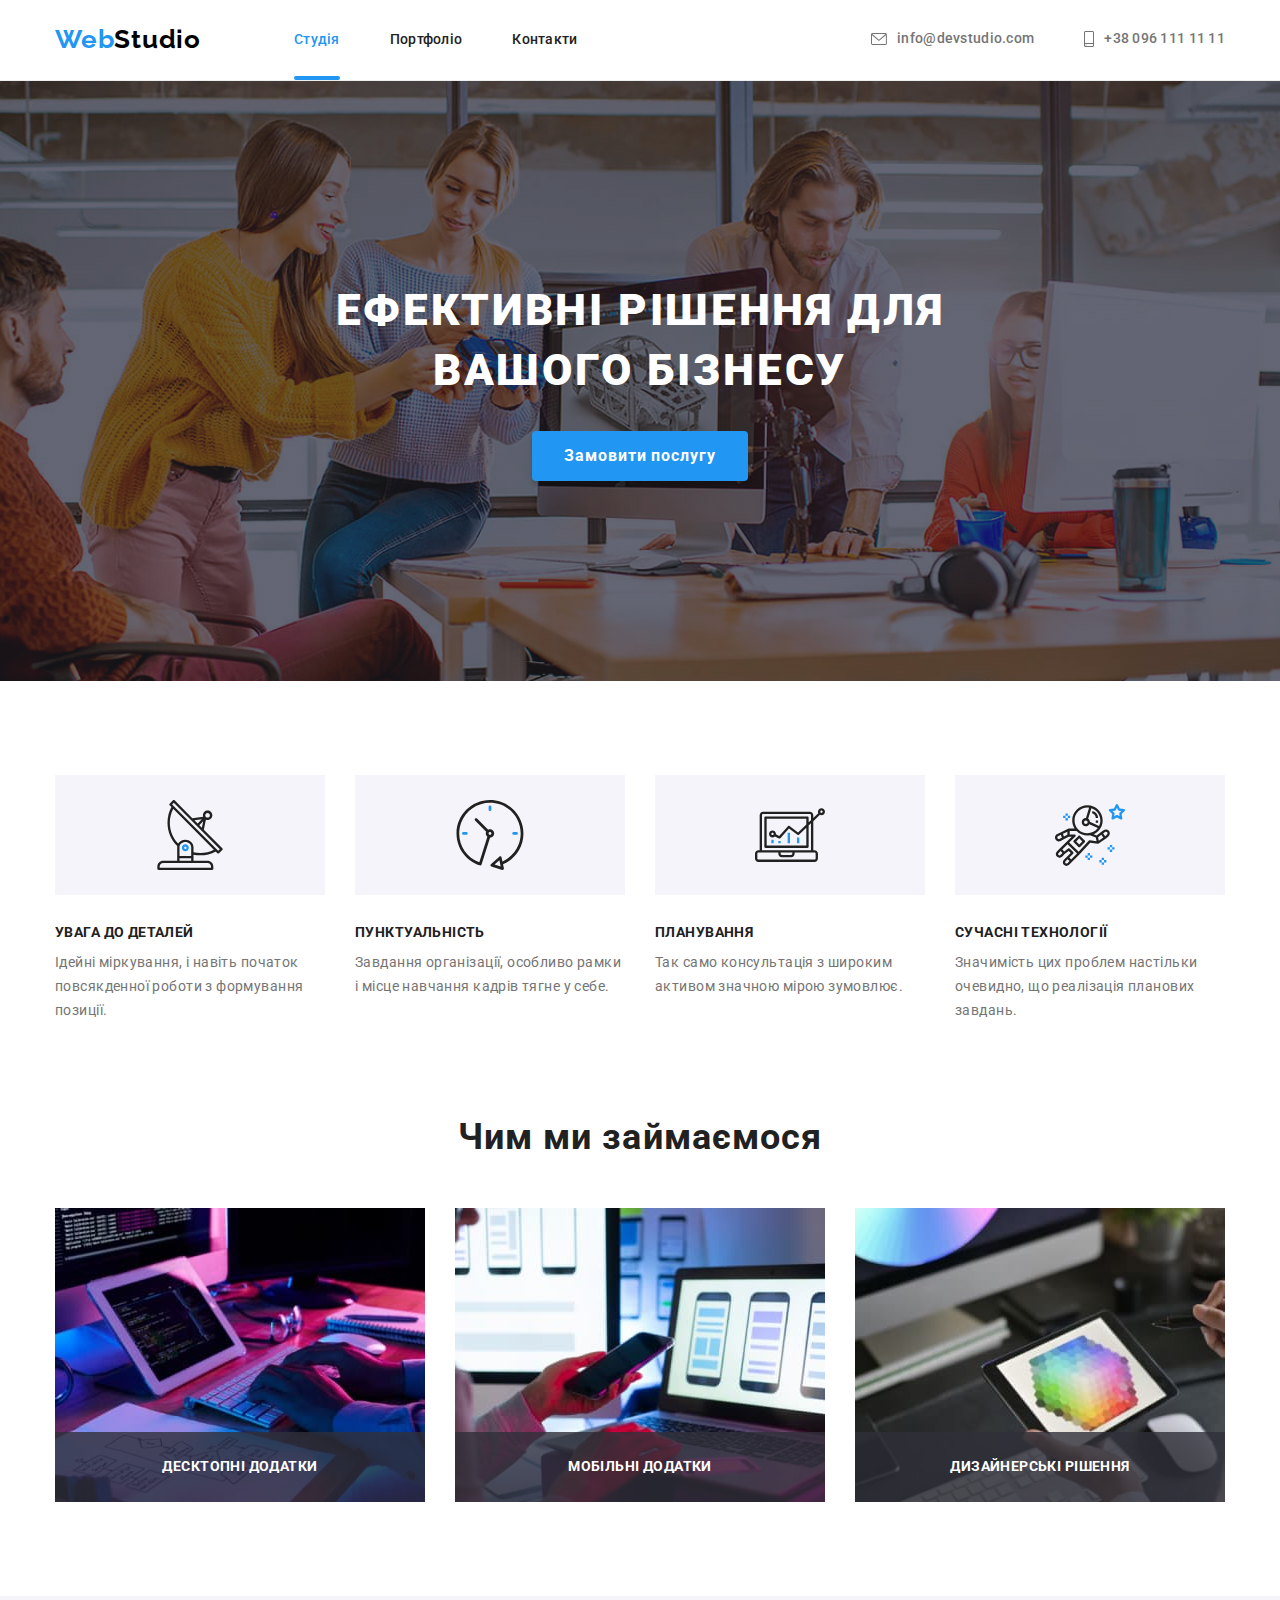
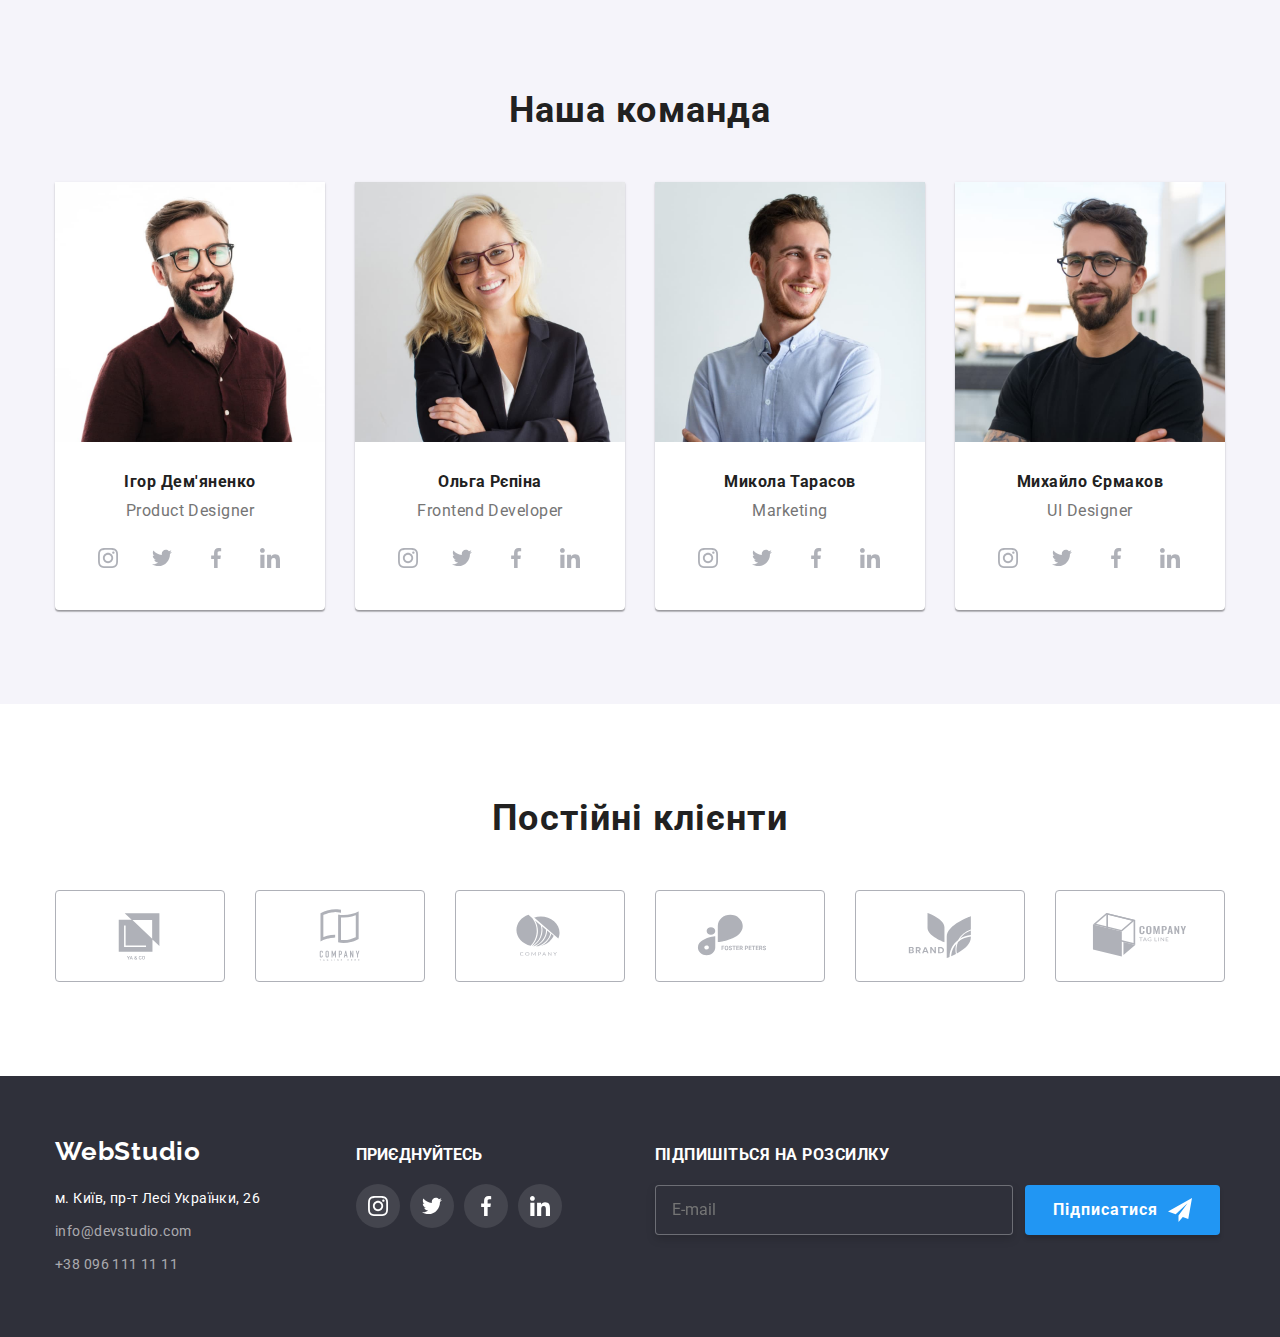
==== commit 12c823e7: "renamed header classes according to BEM" ====
--- a/index.html
+++ b/index.html
@@ -21,27 +21,33 @@
     <!-- НАВІГАЦІЯ -->
     <header class="header">
       <div class="container">
-        <a lang="en" class="logo-txt-header" href="./index.html">
-          <span class="logo-span">Web</span>Studio
+        <a lang="en" class="header__logo" href="./index.html">
+          <span class="header__logo--web">Web</span>Studio
         </a>
-        <nav>
-          <ul class="nav-list">
-            <li class="nav-li"><a class="nav-link current" href="./index.html">Студія</a></li>
-            <li class="nav-li"><a class="nav-link" href="./portfolio.html">Портфоліо</a></li>
-            <li class="nav-li"><a class="nav-link" href="#">Контакти</a></li>
+        <nav class="header__navigation navigation">
+          <ul class="navigation__list">
+            <li class="navigation__item">
+              <a class="navigation__link navigation__link--selected" href="./index.html">Студія</a>
+            </li>
+            <li class="navigation__item">
+              <a class="navigation__link" href="./portfolio.html">Портфоліо</a>
+            </li>
+            <li class="navigation__item">
+              <a class="navigation__link" href="#">Контакти</a>
+            </li>
           </ul>
         </nav>
-        <ul class="contact-list">
-          <li class="contact-li">
-            <a class="contact-link-header" href="mailto:info@devstudio.com">
-              <svg class="icon-contact" width="16px" height="12px">
+        <ul class="header__contacts contacts">
+          <li class="contacts__item">
+            <a class="contacts__link" href="mailto:info@devstudio.com">
+              <svg class="contacts__icon" width="16px" height="12px">
                 <use href="./images/icons.svg#icon-mail"></use></svg
               >info@devstudio.com</a
             >
           </li>
-          <li class="contact-li">
-            <a class="contact-link-header" href="tel:+380961111111">
-              <svg class="icon-contact" width="10px" height="16px">
+          <li class="contacts__item">
+            <a class="contacts__link" href="tel:+380961111111">
+              <svg class="contacts__icon" width="10px" height="16px">
                 <use href="./images/icons.svg#icon-phone"></use>
               </svg>
               +38 096 111 11 11</a
--- a/css/styles.css
+++ b/css/styles.css
@@ -60,7 +60,8 @@
 }
 
 .logo-txt-header,
-.logo-txt-footer {
+.logo-txt-footer,
+.header__logo {
     font-family: 'Raleway', sans-serif;
     font-weight: 700;
     font-size: 26px;
@@ -68,32 +69,32 @@
     line-height: 1.19;
 }
 
-.container > .logo-txt-header {
+.header__logo {
     margin-right: 93px;;
 
     color: var(--logo-color);
 }
 
-.logo-span {
+.header__logo--web {
     color: var(--blue);
 }
 
-.nav-list,
-.contact-list {
-    display: flex;
-
-}
-
-.contact-list {
+.navigation__list,
+.contacts {
+    display: flex;
+
+}
+
+.contacts {
     margin-left: auto;
 }
 
-.nav-li:not(:last-child),
-.contact-li:not(:last-child) {
+.navigation__item:not(:last-child),
+.contacts__item:not(:last-child) {
     margin-right: 50px;
 }
 
-.nav-link {
+.navigation__link {
     font-weight: 500;
     color: var(--main-text-color);
     font-size: 14px;
@@ -104,27 +105,27 @@
     transition-timing-function: cubic-bezier(0.4, 0, 0.2, 1);
 }
 
-.contact-link-header {
+.contacts__link {
     transition-property: color;
     transition-duration: 250ms;
     transition-timing-function: cubic-bezier(0.4, 0, 0.2, 1);
 }
 
-.nav-link:hover,
-.nav-link:focus,
-.nav-link:active,
-.nav-link.current,
-.contact-link-header:hover,
-.contact-link-header:focus {
+.navigation__link:hover,
+.navigation__link:focus,
+.navigation__link:active,
+.navigation__link--selected,
+.contacts__link:hover,
+.contacts__link:focus {
     color: var(--blue)
     
 }
 
-.current {
+.navigation__link--selected {
     position: relative;
 }
 
-.current::after {
+.navigation__link--selected::after {
     position: absolute;
     bottom: -32.5px;
     left: 0;
@@ -134,7 +135,7 @@
     border-radius: 2px;
 }
 
-.contact-link-header {
+.contacts__link {
     display: flex;
     align-items: center;
     
@@ -146,12 +147,12 @@
 }
 /* ------------------ICONS-contact------------------ */
 
-.icon-contact,
-.icon-contact:hover {
+.contacts__icon,
+.contacts__icon:hover {
     fill: currentColor;
 }
 
-.icon-contact {
+.contacts__icon {
     margin-right: 10px;
 }
 
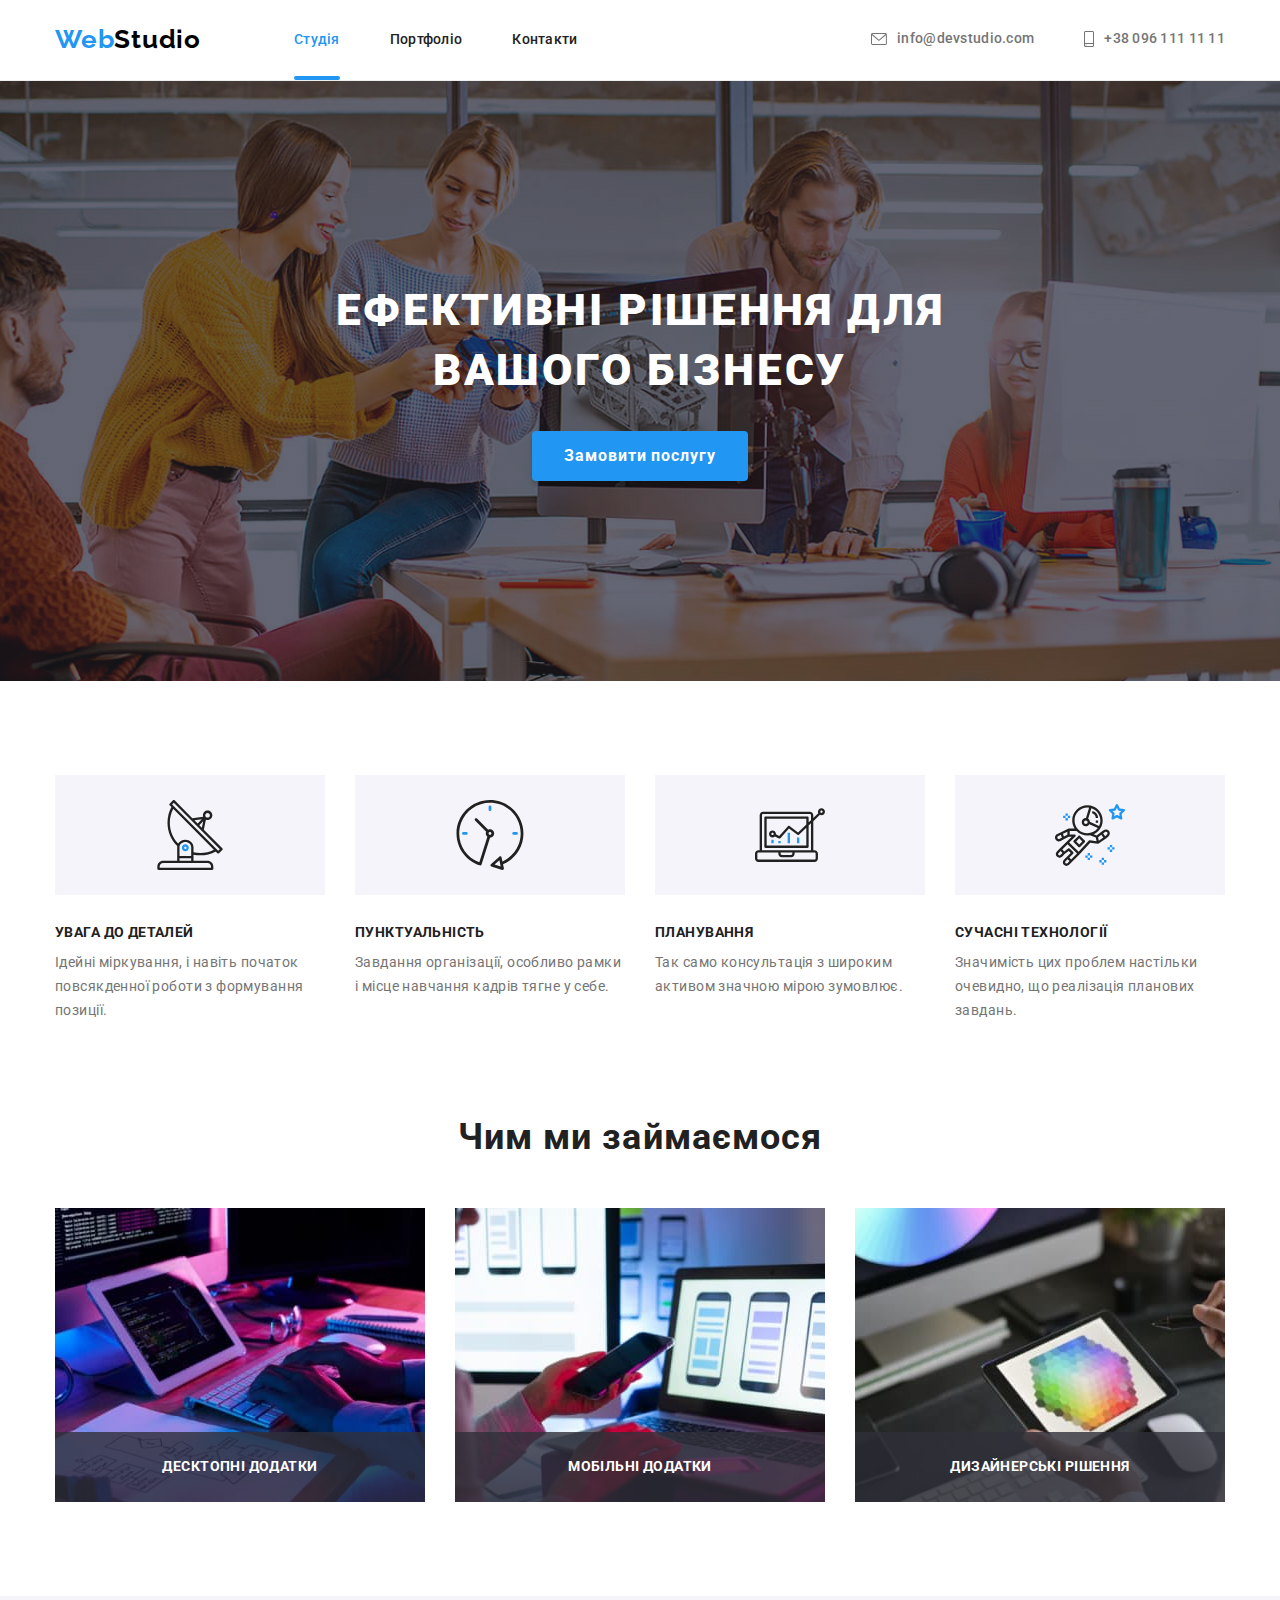
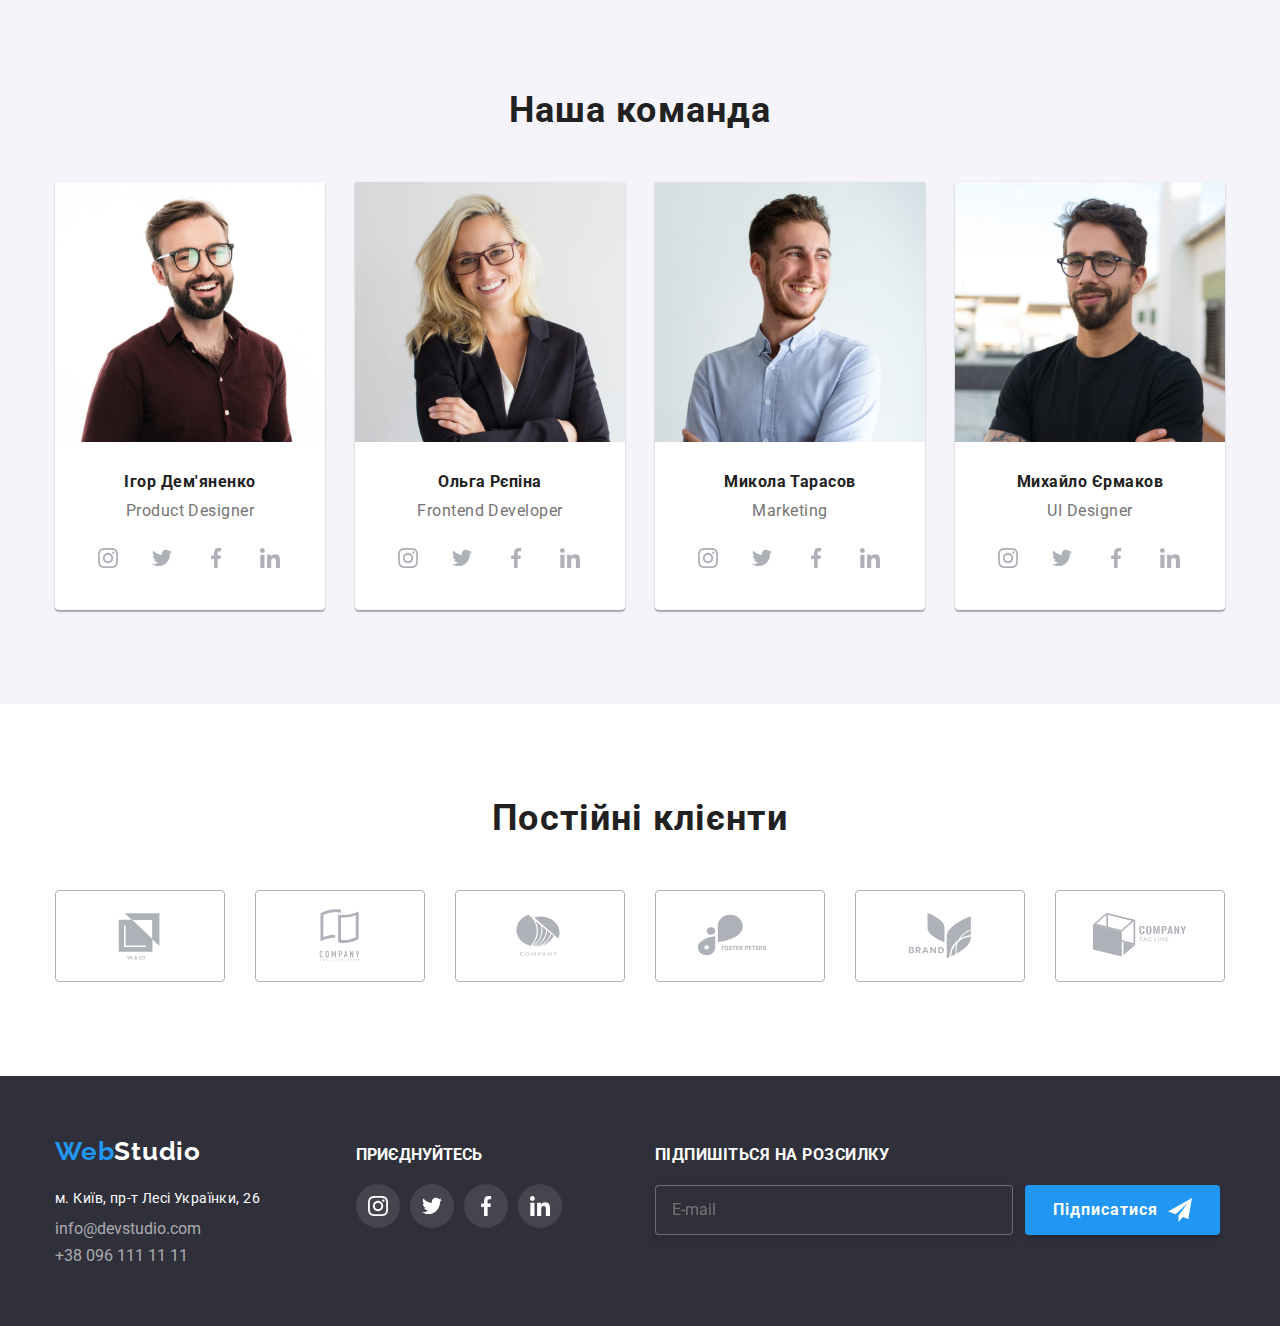
==== commit a2074d51: "rename footer&team classes according to BEM" ====
--- a/index.html
+++ b/index.html
@@ -21,8 +21,8 @@
     <!-- НАВІГАЦІЯ -->
     <header class="header">
       <div class="container">
-        <a lang="en" class="header__logo" href="./index.html">
-          <span class="header__logo--web">Web</span>Studio
+        <a lang="en" class="header__logo logo" href="./index.html">
+          <span class="logo--web">Web</span>Studio
         </a>
         <nav class="header__navigation navigation">
           <ul class="navigation__list">
@@ -60,11 +60,11 @@
     <main>
       <!-- HERO -->
       <section class="order">
-        <h1 class="order-descr">Ефективні рішення для вашого бізнесу</h1>
-        <button class="order-btn" type="button" data-modal-open>Замовити послугу</button>
+        <h1 class="order__title">Ефективні рішення для вашого бізнесу</h1>
+        <button class="order__btn" type="button" data-modal-open>Замовити послугу</button>
         <!-- МОДАЛЬНЕ ВІКНО -->
         <div class="backdrop is-hidden" data-modal>
-          <div class="modal">
+          <div class="backdrop__modal">
             <button class="close-btn" type="button" data-modal-close>
               <svg
                 class="icon-close-btn"
@@ -81,42 +81,42 @@
             <!-- ФОРМА -->
 
             <form class="form">
-              <b class="form-title">Залиште свої дані, ми вам передзвонимо</b>
-
-              <div class="form-field">
-                <label class="form-field-label" for="name">Ім'я</label>
-                <span class="form-input-span">
-                  <input class="form-field-input" id="name" name="name" type="text" />
-                  <svg class="icon-form" width="18" height="18">
+              <b class="form__title">Залиште свої дані, ми вам передзвонимо</b>
+
+              <div class="form__field field">
+                <label class="field__name" for="name">Ім'я</label>
+                <span class="field__wrapp">
+                  <input class="form__input" id="name" name="name" type="text" />
+                  <svg class="form__icon" width="18" height="18">
                     <use href="./images/icons.svg#icon-person-form"></use>
                   </svg>
                 </span>
               </div>
 
-              <div class="form-field">
-                <label class="form-field-label" for="phone">Телефон</label>
-                <span class="form-input-span">
-                  <input class="form-field-input" id="phone" type="tel" name="tel" />
-                  <svg class="icon-form" width="18" height="18">
+              <div class="form__field field">
+                <label class="field__name" for="phone">Телефон</label>
+                <span class="field__wrapp">
+                  <input class="form__input" id="phone" type="tel" name="tel" />
+                  <svg class="form__icon" width="18" height="18">
                     <use href="./images/icons.svg#icon-phone-form"></use>
                   </svg>
                 </span>
               </div>
 
-              <div class="form-field">
-                <label class="form-field-label" for="mail">Пошта</label>
-                <span class="form-input-span">
-                  <input class="form-field-input" id="mail" type="email" name="email" />
-                  <svg class="icon-form" width="18" height="18">
+              <div class="form__field field">
+                <label class="field__name" for="mail">Пошта</label>
+                <span class="field__wrapp">
+                  <input class="form__input" id="mail" type="email" name="email" />
+                  <svg class="form__icon" width="18" height="18">
                     <use href="./images/icons.svg#icon-mail-form"></use>
                   </svg>
                 </span>
               </div>
 
-              <div class="form-field">
-                <label class="form-field-label" for="comment">Коментар</label>
+              <div class="form__field field">
+                <label class="field__name" for="comment">Коментар</label>
                 <textarea
-                  class="form-field-textarea"
+                  class="field__textarea"
                   id="comment"
                   name="comment"
                   rows="8"
@@ -124,70 +124,63 @@
                 ></textarea>
               </div>
 
-              <!-- <div class="checkbox" role="group">
-                <input class="checkbox" type="checkbox" id="policy" name="policy" />
-                <label class="form-policy-label" for="policy">
-                  Погоджуюся з розсилкою та приймаю
-                  <a class="policy-link" href="#">Умови договору</a></label
-                >
-              </div> -->
-              <label class="checkbox-label">
-                <input type="checkbox" class="checkbox" />
-                <span class="icon-checkbox"></span>
+              <label class="policy">
+                <input type="checkbox" class="policy__checkbox" />
+                <span class="policy__icon"></span>
                 Погоджуюся з розсилкою та приймаю
                 <a class="policy-link" href="#">Умови договору</a>
               </label>
-              <button class="submit-btn" type="submit">Відправити</button>
+              <button class="form__btn--submit" type="submit">Відправити</button>
             </form>
           </div>
         </div>
       </section>
       <!-- Особливості -->
-      <section class="section">
+      <section class="section advantages">
         <div class="container">
           <h2 class="visually-hidden">Особливості</h2>
-          <ul class="unics-list">
-            <li class="unic-li">
-              <div class="container-icon">
-                <svg class="unic-icon" width="70" height="70">
+          <ul class="advantages__list">
+            <li class="advantages__item">
+              <div class="advantages__container-icon">
+                <svg class="advantages__icon" width="70" height="70">
                   <use href="./images/icons.svg#icon-antenna"></use>
                 </svg>
               </div>
-              <h3 class="unic-name">Увага до деталей</h3>
-              <p class="unic-descr">
+              <h3 class="advantages__title">Увага до деталей</h3>
+              <p class="advantages__descr">
                 Ідейні міркування, і навіть початок повсякденної роботи з формування позиції.
               </p>
             </li>
-            <li class="unic-li">
-              <div class="container-icon">
-                <svg class="unic-icon" width="70" height="70">
+            <li class="advantages__item">
+              <div class="advantages__container-icon">
+                <svg class="advantages__icon" width="70" height="70">
                   <use href="./images/icons.svg#icon-clock"></use>
                 </svg>
               </div>
-              <h3 class="unic-name">Пунктуальність</h3>
-              <p class="unic-descr">
+              <h3 class="advantages__title">Пунктуальність</h3>
+              <p class="advantages__descr">
                 Завдання організації, особливо рамки і місце навчання кадрів тягне у себе.
               </p>
             </li>
-            <li class="unic-li">
-              <div class="container-icon">
-                <svg class="unic-icon" width="70" height="70">
+            <li class="advantages__item">
+              <div class="advantages__container-icon">
+                <svg class="advantages__icon" width="70" height="70">
                   <use href="./images/icons.svg#icon-diagram"></use>
                 </svg>
               </div>
-              <h3 class="unic-name">Планування</h3>
-              <p class="unic-descr">
+              <h3 class="advantages__title">Планування</h3>
+              <p class="advantages__descr">
                 Так само консультація з широким активом значною мірою зумовлює.
               </p>
             </li>
-            <li class="unic-li">
-              <div class="container-icon">
-                <svg class="unic-icon" width="70" height="70">
+            <li class="advantages__item">
+              <div class="advantages__container-icon">
+                <svg class="advantages__icon" width="70" height="70">
                   <use href="./images/icons.svg#icon-astronaut"></use>
                 </svg>
               </div>
-              <h3 class="unic-name">Сучасні технології</h3>
-              <p class="unic-descr">
+              <h3 class="advantages__title">Сучасні технології</h3>
+              <p class="advantages__descr">
                 Значимість цих проблем настільки очевидно, що реалізація планових завдань.
               </p>
             </li>
@@ -195,44 +188,44 @@
         </div>
       </section>
       <!-- Діяльність -->
-      <section class="section unics">
+      <section class="section activity">
         <div class="container">
-          <h2 class="activity-head">Чим ми займаємося</h2>
-          <ul class="activity-list">
-            <li class="activiti-li">
+          <h2 class="activity__title title">Чим ми займаємося</h2>
+          <ul class="activity__list">
+            <li class="activity__item">
               <img
-                class="activity-img"
+                class="activity__img"
                 src="./images/image1.jpg"
                 alt="Розробка програмного забеспечення"
                 width="370"
                 height="294"
               />
-              <div class="unics-description">
-                <p>Десктопні додатки</p>
-              </div>
-            </li>
-            <li class="activiti-li">
+              <div class="activity__container">
+                <p class="activity__descr">Десктопні додатки</p>
+              </div>
+            </li>
+            <li class="activity__item">
               <img
-                class="activity-img"
+                class="activity__img"
                 src="./images/img2.jpg"
                 alt="Створення мобільних застосунків"
                 width="370"
                 height="294"
               />
-              <div class="unics-description">
-                <p>Мобільні додатки</p>
-              </div>
-            </li>
-            <li class="activiti-li">
+              <div class="activity__container">
+                <p class="activity__descr">Мобільні додатки</p>
+              </div>
+            </li>
+            <li class="activity__item">
               <img
-                class="activity-img"
+                class="activity__img"
                 src="./images/img3.jpg"
                 alt="Розробка сучасного UX/UI дизайну"
                 width="370"
                 height="294"
               />
-              <div class="unics-description">
-                <p>Дизайнерські рішення</p>
+              <div class="activity__container">
+                <p class="activity__descr">Дизайнерські рішення</p>
               </div>
             </li>
           </ul>
@@ -241,40 +234,40 @@
 
       <!-- Команда -->
 
-      <section class="team section">
+      <section class="section team">
         <div class="container">
-          <h2 class="team-head">Наша команда</h2>
-          <ul class="team-list">
-            <li class="teammate-card">
+          <h2 class="team__title">Наша команда</h2>
+          <ul class="team__list">
+            <li class="teammate">
               <img src="./images/igor.jpg" alt="This is Igor" width="270" height="260" />
-              <div class="team-descr">
-                <h3 class="teammate-name">Ігор Дем'яненко</h3>
-                <p class="teammate-career" lang="en">Product Designer</p>
-                <ul class="icon-link-list">
-                  <li class="icon-link-item">
-                    <a class="icon-link" href="https://www.instagram.com/" target="_blank">
-                      <svg class="icon-team-contact" width="20" height="20">
+              <div class="teammate__descr">
+                <h3 class="teammate__name">Ігор Дем'яненко</h3>
+                <p class="teammate__career" lang="en">Product Designer</p>
+                <ul class="icon-team__list">
+                  <li class="icon-team__item">
+                    <a class="icon-team__link" href="https://www.instagram.com/" target="_blank">
+                      <svg class="icon-team__contact" width="20" height="20">
                         <use href="./images/icons.svg#icon-instagram"></use>
                       </svg>
                     </a>
                   </li>
-                  <li class="icon-link-item">
-                    <a class="icon-link" href="https://twitter.com/" target="_blank">
-                      <svg class="icon-team-contact" width="20" height="20">
+                  <li class="icon-team__item">
+                    <a class="icon-team__link" href="https://twitter.com/" target="_blank">
+                      <svg class="icon-team__contact" width="20" height="20">
                         <use href="./images/icons.svg#icon-twitter"></use>
                       </svg>
                     </a>
                   </li>
-                  <li class="icon-link-item">
-                    <a class="icon-link" href="https://www.facebook.com/" target="_blank">
-                      <svg class="icon-team-contact" width="20" height="20">
+                  <li class="icon-team__item">
+                    <a class="icon-team__link" href="https://www.facebook.com/" target="_blank">
+                      <svg class="icon-team__contact" width="20" height="20">
                         <use href="./images/icons.svg#icon-facebook"></use>
                       </svg>
                     </a>
                   </li>
-                  <li class="icon-link-item">
-                    <a class="icon-link" href="https://www.linkedin.com/" target="_blank">
-                      <svg class="icon-team-contact" width="20" height="20">
+                  <li class="icon-team__item">
+                    <a class="icon-team__link" href="https://www.linkedin.com/" target="_blank">
+                      <svg class="icon-team__contact" width="20" height="20">
                         <use href="./images/icons.svg#icon-linkedin"></use>
                       </svg>
                     </a>
@@ -282,36 +275,36 @@
                 </ul>
               </div>
             </li>
-            <li class="teammate-card">
+            <li class="teammate">
               <img src="./images/olga.jpg" alt="This is Olga" width="270" height="260" />
-              <div class="team-descr">
-                <h3 class="teammate-name">Ольга Рєпіна</h3>
-                <p class="teammate-career" lang="en">Frontend Developer</p>
-                <ul class="icon-link-list">
-                  <li class="icon-link-item">
-                    <a class="icon-link" href="https://www.instagram.com/" target="_blank">
-                      <svg class="icon-team-contact" width="20" height="20">
+              <div class="teammate__descr">
+                <h3 class="teammate__name">Ольга Рєпіна</h3>
+                <p class="teammate__career" lang="en">Frontend Developer</p>
+                <ul class="icon-team__list">
+                  <li class="icon-team__item">
+                    <a class="icon-team__link" href="https://www.instagram.com/" target="_blank">
+                      <svg class="icon-team__contact" width="20" height="20">
                         <use href="./images/icons.svg#icon-instagram"></use>
                       </svg>
                     </a>
                   </li>
-                  <li class="icon-link-item">
-                    <a class="icon-link" href="https://twitter.com/" target="_blank">
-                      <svg class="icon-team-contact" width="20" height="20">
+                  <li class="icon-team__item">
+                    <a class="icon-team__link" href="https://twitter.com/" target="_blank">
+                      <svg class="icon-team__contact" width="20" height="20">
                         <use href="./images/icons.svg#icon-twitter"></use>
                       </svg>
                     </a>
                   </li>
-                  <li class="icon-link-item">
-                    <a class="icon-link" href="https://www.facebook.com/" target="_blank">
-                      <svg class="icon-team-contact" width="20" height="20">
+                  <li class="icon-team__item">
+                    <a class="icon-team__link" href="https://www.facebook.com/" target="_blank">
+                      <svg class="icon-team__contact" width="20" height="20">
                         <use href="./images/icons.svg#icon-facebook"></use>
                       </svg>
                     </a>
                   </li>
-                  <li class="icon-link-item">
-                    <a class="icon-link" href="https://www.linkedin.com/" target="_blank">
-                      <svg class="icon-team-contact" width="20" height="20">
+                  <li class="icon-team__item">
+                    <a class="icon-team__link" href="https://www.linkedin.com/" target="_blank">
+                      <svg class="icon-team__contact" width="20" height="20">
                         <use href="./images/icons.svg#icon-linkedin"></use>
                       </svg>
                     </a>
@@ -319,36 +312,36 @@
                 </ul>
               </div>
             </li>
-            <li class="teammate-card">
+            <li class="teammate">
               <img src="./images/mykola.jpg" alt="This is Mykola" width="270" height="260" />
-              <div class="team-descr">
-                <h3 class="teammate-name">Микола Тарасов</h3>
-                <p class="teammate-career" lang="en">Marketing</p>
-                <ul class="icon-link-list">
-                  <li class="icon-link-item">
-                    <a class="icon-link" href="https://www.instagram.com/" target="_blank">
-                      <svg class="icon-team-contact" width="20" height="20">
+              <div class="teammate__descr">
+                <h3 class="teammate__name">Микола Тарасов</h3>
+                <p class="teammate__career" lang="en">Marketing</p>
+                <ul class="icon-team__list">
+                  <li class="icon-team__item">
+                    <a class="icon-team__link" href="https://www.instagram.com/" target="_blank">
+                      <svg class="icon-team__contact" width="20" height="20">
                         <use href="./images/icons.svg#icon-instagram"></use>
                       </svg>
                     </a>
                   </li>
-                  <li class="icon-link-item">
-                    <a class="icon-link" href="https://twitter.com/" target="_blank">
-                      <svg class="icon-team-contact" width="20" height="20">
+                  <li class="icon-team__item">
+                    <a class="icon-team__link" href="https://twitter.com/" target="_blank">
+                      <svg class="icon-team__contact" width="20" height="20">
                         <use href="./images/icons.svg#icon-twitter"></use>
                       </svg>
                     </a>
                   </li>
-                  <li class="icon-link-item">
-                    <a class="icon-link" href="https://www.facebook.com/" target="_blank">
-                      <svg class="icon-team-contact" width="20" height="20">
+                  <li class="icon-team__item">
+                    <a class="icon-team__link" href="https://www.facebook.com/" target="_blank">
+                      <svg class="icon-team__contact" width="20" height="20">
                         <use href="./images/icons.svg#icon-facebook"></use>
                       </svg>
                     </a>
                   </li>
-                  <li class="icon-link-item">
-                    <a class="icon-link" href="https://www.linkedin.com/" target="_blank">
-                      <svg class="icon-team-contact" width="20" height="20">
+                  <li class="icon-team__item">
+                    <a class="icon-team__link" href="https://www.linkedin.com/" target="_blank">
+                      <svg class="icon-team__contact" width="20" height="20">
                         <use href="./images/icons.svg#icon-linkedin"></use>
                       </svg>
                     </a>
@@ -356,36 +349,36 @@
                 </ul>
               </div>
             </li>
-            <li class="teammate-card">
+            <li class="teammate">
               <img src="./images/myhailo.jpg" alt="This is Myhailo" width="270" height="260" />
-              <div class="team-descr">
-                <h3 class="teammate-name">Михайло Єрмаков</h3>
-                <p class="teammate-career" lang="en">UI Designer</p>
-                <ul class="icon-link-list">
-                  <li class="icon-link-item">
-                    <a class="icon-link" href="https://www.instagram.com/" target="_blank">
-                      <svg class="icon-team-contact" width="20" height="20">
+              <div class="teammate__descr">
+                <h3 class="teammate__name">Михайло Єрмаков</h3>
+                <p class="teammate__career" lang="en">UI Designer</p>
+                <ul class="icon-team__list">
+                  <li class="icon-team__item">
+                    <a class="icon-team__link" href="https://www.instagram.com/" target="_blank">
+                      <svg class="icon-team__contact" width="20" height="20">
                         <use href="./images/icons.svg#icon-instagram"></use>
                       </svg>
                     </a>
                   </li>
-                  <li class="icon-link-item">
-                    <a class="icon-link" href="https://twitter.com/" target="_blank">
-                      <svg class="icon-team-contact" width="20" height="20">
+                  <li class="icon-team__item">
+                    <a class="icon-team__link" href="https://twitter.com/" target="_blank">
+                      <svg class="icon-team__contact" width="20" height="20">
                         <use href="./images/icons.svg#icon-twitter"></use>
                       </svg>
                     </a>
                   </li>
-                  <li class="icon-link-item">
-                    <a class="icon-link" href="https://www.facebook.com/" target="_blank">
-                      <svg class="icon-team-contact" width="20" height="20">
+                  <li class="icon-team__item">
+                    <a class="icon-team__link" href="https://www.facebook.com/" target="_blank">
+                      <svg class="icon-team__contact" width="20" height="20">
                         <use href="./images/icons.svg#icon-facebook"></use>
                       </svg>
                     </a>
                   </li>
-                  <li class="icon-link-item">
-                    <a class="icon-link" href="https://www.linkedin.com/" target="_blank">
-                      <svg class="icon-team-contact" width="20" height="20">
+                  <li class="icon-team__item">
+                    <a class="icon-team__link" href="https://www.linkedin.com/" target="_blank">
+                      <svg class="icon-team__contact" width="20" height="20">
                         <use href="./images/icons.svg#icon-linkedin"></use>
                       </svg>
                     </a>
@@ -452,70 +445,69 @@
     <footer class="footer">
       <div class="container">
         <div>
-          <a lang="en" class="logo-txt-footer" href="./index.html">
-            <span class="logo-span">Web</span>Studio</a
+          <a lang="en" class="footer__logo" href="./index.html">
+            <span class="logo--web">Web</span>Studio</a
           >
           <address class="adress">
-            <p class="adress-street">м. Київ, пр-т Лесі Українки, 26</p>
-            <ul>
-              <li class="contacts-li">
-                <a class="contact-link-footer" href="mailto:info@devstudio.com"
-                  >info@devstudio.com</a
-                >
+            <p class="adress__street">м. Київ, пр-т Лесі Українки, 26</p>
+            <ul class="adress__list">
+              <li class="adress__item">
+                <a class="adress__link" href="mailto:info@devstudio.com">info@devstudio.com</a>
               </li>
-              <li class="contacts-li">
-                <a class="contact-link-footer" href="tel:+380961111111">+38 096 111 11 11</a>
+              <li class="adress__item">
+                <a class="adress__link" href="tel:+380961111111">+38 096 111 11 11</a>
               </li>
             </ul>
           </address>
         </div>
-        <div class="container-footer">
-          <p class="join">Приєднуйтесь</p>
-          <ul class="icon-footer-list">
-            <li class="icon-footer-item">
-              <a class="icon-footer-link" href="https://www.instagram.com/" target="_blank">
-                <svg class="icon-footer-contact" width="20" height="20">
+        <div class="join">
+          <p class="join__title">Приєднуйтесь</p>
+          <ul class="join__list">
+            <li class="join__item">
+              <a class="join__link" href="https://www.instagram.com/" target="_blank">
+                <svg class="join__icon" width="20" height="20">
                   <use href="./images/icons.svg#icon-instagram"></use>
                 </svg>
               </a>
             </li>
-            <li class="icon-footer-item">
-              <a class="icon-footer-link" href="https://twitter.com/" target="_blank">
-                <svg class="icon-footer-contact" width="20" height="20">
+            <li class="join__item">
+              <a class="join__link" href="https://twitter.com/" target="_blank">
+                <svg class="join__icon" width="20" height="20">
                   <use href="./images/icons.svg#icon-twitter"></use>
                 </svg>
               </a>
             </li>
-            <li class="icon-footer-item">
-              <a class="icon-footer-link" href="https://www.facebook.com/" target="_blank">
-                <svg class="icon-footer-contact" width="20" height="20">
+            <li class="join__item">
+              <a class="join__link" href="https://www.facebook.com/" target="_blank">
+                <svg class="join__icon" width="20" height="20">
                   <use href="./images/icons.svg#icon-facebook"></use>
                 </svg>
               </a>
             </li>
-            <li class="icon-footer-item">
-              <a class="icon-footer-link" href="https://www.linkedin.com/" target="_blank">
-                <svg class="icon-footer-contact" width="20" height="20">
+            <li class="join__item">
+              <a class="join__link" href="https://www.linkedin.com/" target="_blank">
+                <svg class="join__icon" width="20" height="20">
                   <use href="./images/icons.svg#icon-linkedin"></use>
                 </svg>
               </a>
             </li>
           </ul>
         </div>
-        <form class="email-container">
-          <b class="mail-title">Підпишіться на розсилку</b>
-          <div class="mail-input">
+        <form class="subscribe">
+          <b class="subscribe__title">Підпишіться на розсилку</b>
+          <div class="subscribe__container">
             <label for="mail-footer"></label>
             <input
-              class="mail-form"
+              class="subscribe__field"
               type="email"
               name="mail-footer"
               id="mail-footer"
               placeholder="E-mail"
             />
-            <button class="submit-mail" type="submit">
-              <span>Підписатися</span>
+            <button class="subscribe__btn" type="submit">
+              <span class="subscribe__wrapp">Підписатися</span>
               <svg
+                class="mail__icon"
                 width="24"
                 height="24"
                 fill="#fff"
--- a/css/styles.css
+++ b/css/styles.css
@@ -59,8 +59,7 @@
     align-items: center;
 }
 
-.logo-txt-header,
-.logo-txt-footer,
+.footer__logo,
 .header__logo {
     font-family: 'Raleway', sans-serif;
     font-weight: 700;
@@ -70,12 +69,12 @@
 }
 
 .header__logo {
-    margin-right: 93px;;
+    margin-right: 93px;
 
     color: var(--logo-color);
 }
 
-.header__logo--web {
+.logo--web {
     color: var(--blue);
 }
 
@@ -176,7 +175,7 @@
     
 }
 
-.order-descr {
+.order__title {
     display: block;
     height: 120px;
     width: 696px;
@@ -191,7 +190,7 @@
     text-transform: uppercase;
 }
 
-.order-btn {
+.order__btn {
     display: block;
     margin: 30px auto 0 auto;
     padding: 10px 32px;
@@ -210,7 +209,7 @@
     border: none;
 }
 
-.order-btn:active {
+.order__btn:active {
     background-color: #188CE8;
 }
 
@@ -239,7 +238,7 @@
     pointer-events: none;
 }
 
-.modal {
+.backdrop__modal {
     position: absolute;
     left: 50%;
     top: 50%;
@@ -282,7 +281,7 @@
     padding: 40px;
 }
 
-.form-title {
+.form__title {
     margin-bottom: 30px;
     font-weight: 700;
     font-size: 20px;
@@ -291,8 +290,8 @@
     letter-spacing: 0.03em;
 }
 
-.form-field-input,
-.form-field-textarea {
+.form__input,
+.field__textarea {
     border: 1px solid rgba(33, 33, 33, 0.2);
     border-radius: 4px;
     font-size: 12px;
@@ -305,25 +304,25 @@
     transition-timing-function: cubic-bezier(0.4, 0, 0.2, 1);
 }
 
-.form-field-input {
+.form__input {
     position: relative;
     height: 40px;
     width: 100%;
     padding-left: 48px;
 }
 
-.form-field-input:hover,
-.form-field-textarea:hover,
-.form-field-input:focus,
-.form-field-textarea:focus {
+.form__input:hover,
+.field__textarea:hover,
+.form__input:focus,
+.field__textarea:focus {
     border: 1px solid #2196F3;
 }
-.form-field-input:hover + .icon-form,
-.form-field-input:focus + .icon-form {
+.form__input:hover + .form__icon,
+.form__input:focus + .form__icon {
     fill: var(--blue);
 }
 
-.icon-form {
+.form__icon {
     position: absolute;
     top: 10px;
     left: 15px;
@@ -335,39 +334,37 @@
     transition-timing-function: cubic-bezier(0.4, 0, 0.2, 1);
 }
 
-textarea {
+.field__textarea {
     resize: none;
     width: 100%;
     height: 120px;
     padding: 16px;
 }
-textarea::placeholder {
+.field__textarea::placeholder {
     color: rgba(117, 117, 117, 0.5);
     font-size: 12px;
 }
 
-.form-field {
+.form__field {
     display: flex;
     flex-direction: column;
     margin-bottom: 10px;
     color: var(--grey-text);
 }
 
-.form-field:nth-last-child(-n + 3) {
+.form__field:nth-last-child(-n + 3) {
     margin-bottom: 20px;
 }
 
-.form-field-label {
+.form__field-label {
     color: var(--grey-text);
     margin-bottom: 4px;
 }
-.form-input-span {
+.field__wrapp {
     position: relative;
 }
-.submit-btn {
+.form__btn--submit {
     display: block;
-    /* height: 50px;
-    width: 200px; */
     padding: 10px 52px;
     border-radius: 4px;
     margin: 30px auto 0 auto;
@@ -389,12 +386,12 @@
     transition-timing-function: cubic-bezier(0.4, 0, 0.2, 1);
 }
 
-.submit-btn:hover,
-.submit-btn:focus {
+.form__btn--submit:hover,
+.form__btn--submit:focus {
     background-color: #188CE8;
 }
 
-.checkbox-label {
+.policy {
     display: inline-block;
     line-height: 1.71;
     letter-spacing: 0.03em;
@@ -409,11 +406,11 @@
     color: var(--blue);
 }
 
-.checkbox {
+.policy__checkbox {
     appearance: none;
 }
 
-.icon-checkbox {
+.policy__icon {
     display: inline-block;
     width: 16px;
     height: 15px;
@@ -422,7 +419,7 @@
     border-radius: 4px;
 }
 
-.checkbox:checked + .icon-checkbox {
+.policy__checkbox:checked + .policy__icon {
     border: none;
     border-color: var(--blue);
     background-color: var(--blue);
@@ -445,18 +442,18 @@
     overflow: hidden;
 }
 
-.unics-list {
-    display: flex;
-}
-
-.unic-li {
+.advantages__list {
+    display: flex;
+}
+
+.advantages__item {
     width: calc((100% - 90px) / 4);
 }
 
-.unic-li:not(:last-child) {
+.advantages__item:not(:last-child) {
     margin-right: 30px;
 }
-.unic-name {
+.advantages__title {
     margin-bottom: 10px;
 
     font-weight: 700;
@@ -466,19 +463,19 @@
     text-transform: uppercase;
 }
 
-.unic-descr {
+.advantages__descr {
     font-size: 14px;
     line-height: 1.71;
     letter-spacing: 0.03em;
     color:var(--grey-text);
 }
 
-.section.unics {
+.section.activity {
     padding-top: 0;
     padding-bottom: 94px;
 }
 
-.container-icon {
+.advantages__container-icon {
     height: 120px;
     width: 270px;
     margin-bottom: 30px;
@@ -495,21 +492,21 @@
     padding-bottom: 94px;
 }
 
-.activity-list {
+.activity__list {
     display: flex;
     padding-left: 0;
     padding-right: 0;
 }
 
-.activiti-li:not(:last-child) {
+.activity__item:not(:last-child) {
     margin-right: 30px;
 }
 
-.activiti-li {
+.activity__item {
     position: relative;
 }
 
-.unics-description {
+.activity__container {
     display: flex;
     justify-content: center;
     align-items: center;
@@ -523,14 +520,13 @@
     background-color: rgba(47, 48, 58, 0.8);
 }
 
-.unics-description > p {
+.activity__descr {
     font-weight: 700;
     font-size: 14px;
     line-height: 1.14;
     text-align: center;
     letter-spacing: 0.03em;
     text-transform: uppercase;
-
     color: #FFFFFF;
 }
 /* -------------------КОМАНДА---------------- */
@@ -540,7 +536,7 @@
     background-color: var(--less-white-for-bg);
 }
 
-.teammate-card {
+.teammate {
     width: 270px;
 
     background: var(--white);
@@ -548,12 +544,12 @@
     border-radius: 0px 0px 4px 4px;
 }
 
-.teammate-card:not(:last-child) {
+.teammate:not(:last-child) {
     margin-right: 30px;
 }
 
-.activity-head,
-.team-head {
+.activity__title,
+.team__title {
     margin-bottom: 50px;
 
     font-weight: 700;
@@ -563,17 +559,17 @@
     letter-spacing: 0.03em;
 }
 
-.team-list {
+.team__list {
     display: flex;
     padding-left: 0;
 }
 
-.team-descr {
+.teammate__descr {
     padding: 30px 32px;
 }
 
-.teammate-name,
-.teammate-career {
+.teammate__name,
+.teammate__career {
     display: block;
 
     line-height: 1.19;
@@ -581,19 +577,19 @@
     letter-spacing: 0.03em;
 }
 
-.teammate-name {
+.teammate__name {
     margin-bottom: 10px;
 
     font-size: 16px;
 }
 
-.teammate-career {
+.teammate__career {
     color: var(--grey-text);
 }
 
 /* TEAM-ICONS */
 
-.icon-link-list {
+.icon-team__list {
     display: flex;
     width: 204px;
     margin-top: 16px;
@@ -601,11 +597,11 @@
     justify-content: center;
 }
 
-.icon-link-item:not(:last-child) {
+.icon-team__item:not(:last-child) {
     margin-right: 10px;
 }
 
-.icon-link {
+.icon-team__link {
     width: 44px;
     height: 44px;
     border-radius: 50%;
@@ -614,20 +610,20 @@
     align-items: center;
 }
 
-.icon-link {
+.icon-team__link {
         color: rgba(175, 177, 184, 1);
         transition-property: color, background-color;
         transition-duration: 250ms;
         transition-timing-function: cubic-bezier(0.4, 0, 0.2, 1);
 }
 
-.icon-link:hover,
-.icon-link:focus {
+.icon-team__link:hover,
+.icon-team__link:focus {
     color: rgba(255, 255, 255, 1);
     background-color: var(--blue);
 }
 
-.icon-team-contact {
+.icon-team__contact {
     fill: currentColor
 }
 
@@ -688,50 +684,51 @@
     display: flex;
     align-items: baseline;
 }
-.logo-txt-footer {
+.footer__logo {
     display: block;
     margin-bottom: 20px;
     color: var(--white);
 }
 
-.adress-street,
+.adress__street,
 .contact-link-footer {
     font-size: 14px;
     line-height: 1.71;
     letter-spacing: 0.03em;
 }
 
-.adress-street {
+.adress__street {
     margin-bottom: 9px;
     color: var(--white);
 }
 
-.contact-link-footer {
+.adress__link {
     color: var(--footer-contacts);
     transition-property: color;
     transition-duration: 250ms;
     transition-timing-function: cubic-bezier(0.4, 0, 0.2, 1);
 }
 
-.contacts-li:not(:last-child) {
+.adress__item:not(:last-child) {
     margin-bottom: 9px;
 }
 
-.contact-link-footer:hover,
-.contact-link-footer:focus {
+.adress__link:hover,
+.adress__link:focus {
     color: var(--blue);
-}
-
-address {
+} 
+
+.adress {
     font-style: normal;
-}
-
-.adress {
     width: 231px;
     margin-right: 70px;
 }
 
 .join {
+    margin-right: 93px;
+}
+
+.join__title {
     margin-bottom: 20px;
 
     font-weight: 700;
@@ -739,16 +736,12 @@
     color: rgba(255, 255, 255, 1);
 }
 
-.container-footer {
-    margin-right: 93px;
-}
-
-.email-container {
+.subscribe {
     display: flex;
     flex-direction: column;
 }
 
-.mail-title {
+.subscribe__title {
     margin-bottom: 20px;
     font-weight: 700;
     line-height: 1.16;
@@ -758,13 +751,13 @@
     color: var(--white);
 }
 
-.mail-input {
+.subscribe__container {
     display: flex;
     align-items: center;
     justify-content: center;
 }
 
-.mail-form {
+.subscribe__field {
     width: 358px;
     height: 50px;
     margin-right: 12px;
@@ -780,7 +773,7 @@
     background-color: var(--bg-grey);
 }
 
-.submit-mail{
+.subscribe__btn {
     display: flex;
     align-items: center;
     text-align: center;
@@ -796,27 +789,23 @@
     border-radius: 4px;
     border: none;
 }
-.submit-mail > span {
+.subscribe__wrapp {
     margin-right: 10px;
 }
-
-.icon-mail-footer {
-    fill: currentColor;
-}
 /*------------------------------FOOTER_ICONS----------------------------*/
 
-.icon-footer-list {
+.join__list {
     display: flex;
     align-items: center;
     justify-content: center;
 }
 
-.icon-footer-item:not(:last-child) {
+.join__item:not(:last-child) {
     margin-right: 10px;
     margin-left: 0;
 }
 
-.icon-footer-link {
+.join__link {
     display: block;
     width: 44px;
     height: 44px;
@@ -831,12 +820,12 @@
     transition-timing-function: cubic-bezier(0.4, 0, 0.2, 1);
 }
 
-.icon-footer-link:hover,
-.icon-footer-link:focus {
+.join__link:hover,
+.join__link:focus {
     background-color: var(--blue);
 }
 
-.icon-footer-contact {
+.join__icon {
     fill: currentColor
 }
 /* -----------------------------------PORTFOLIO PAGE BELOW------------------------------- */
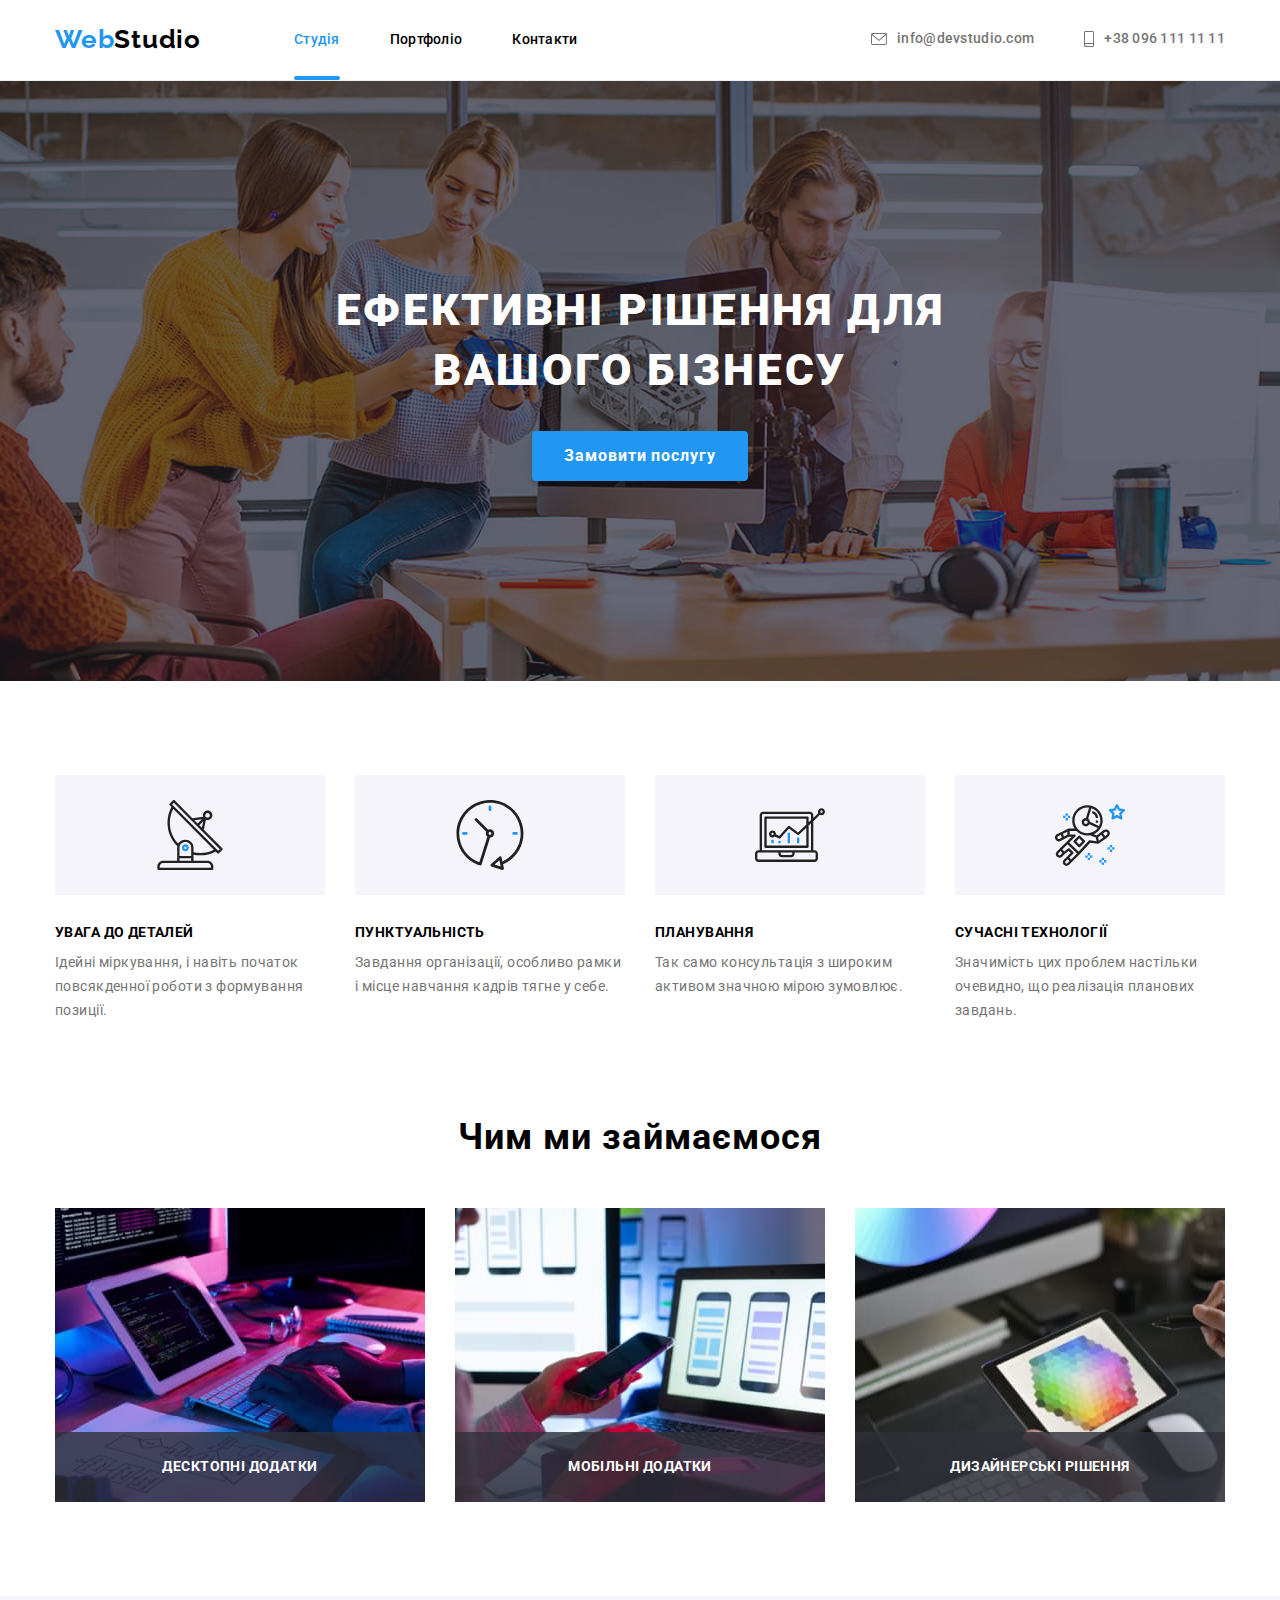
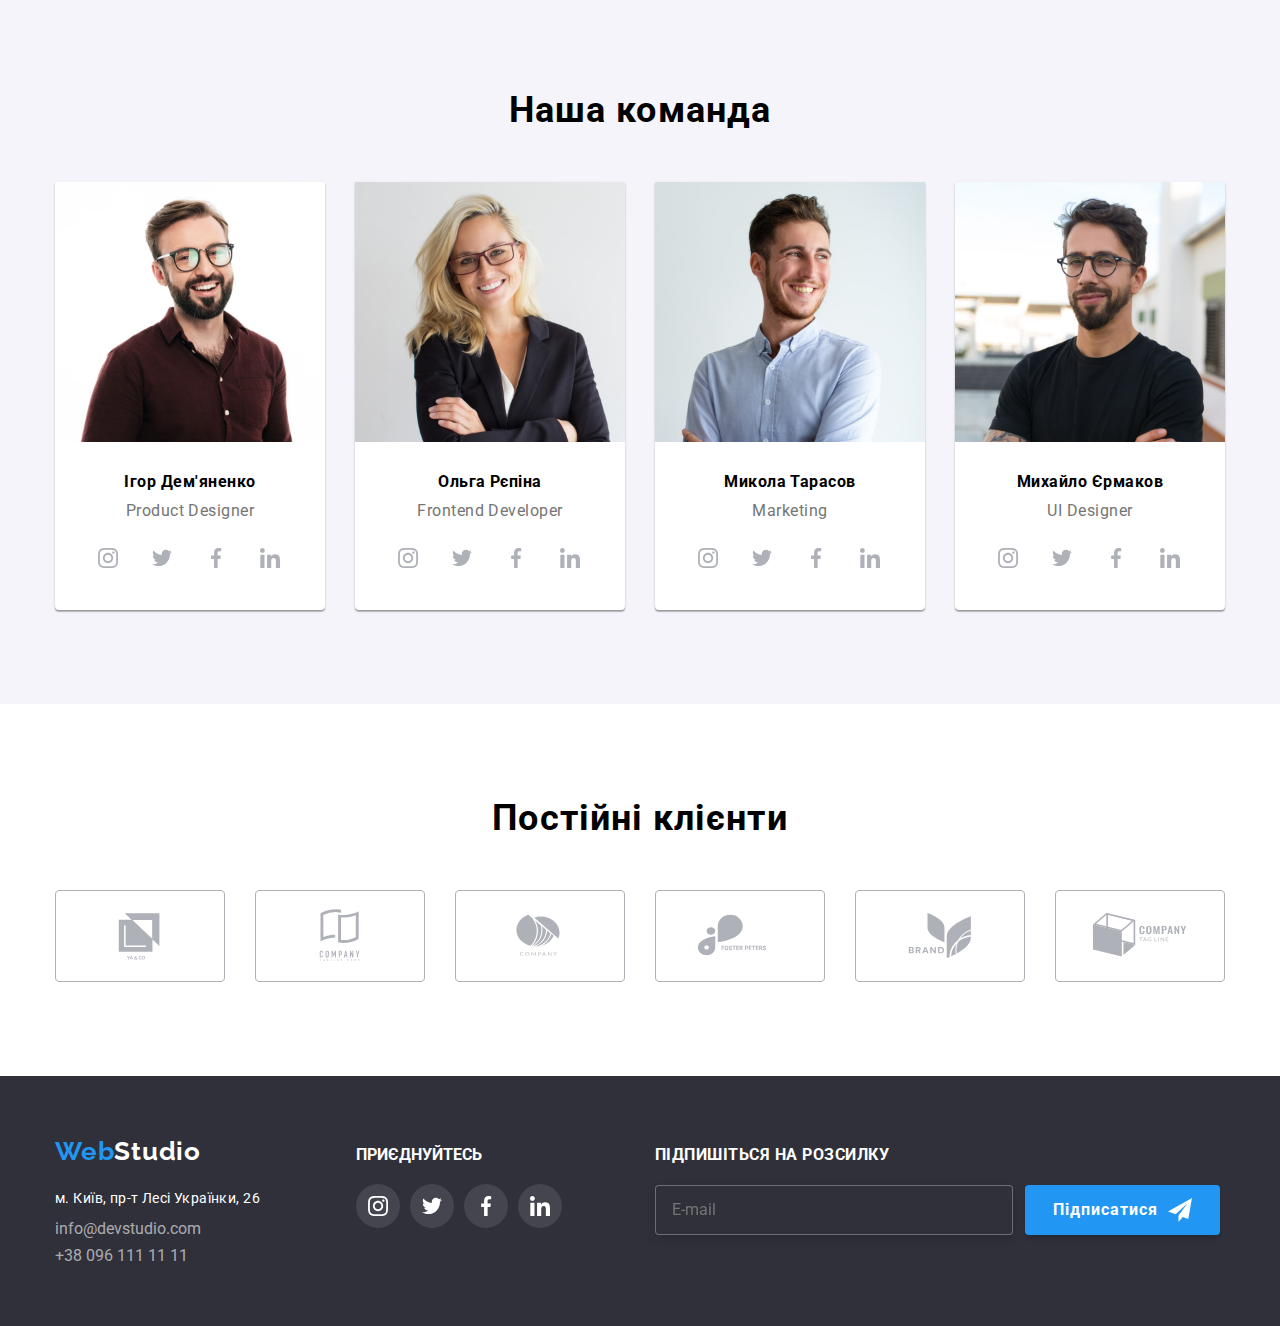
==== commit 4a4f3c74: "refactored project using SASS" ====
--- a/index.html
+++ b/index.html
@@ -15,12 +15,12 @@
       rel="stylesheet"
       href="https://cdnjs.cloudflare.com/ajax/libs/modern-normalize/1.1.0/modern-normalize.min.css"
     />
-    <link rel="stylesheet" href="./css/styles.css" />
+    <link rel="stylesheet" href="./css/main.min.css" />
   </head>
   <body>
     <!-- НАВІГАЦІЯ -->
     <header class="header">
-      <div class="container">
+      <div class="header__container container">
         <a lang="en" class="header__logo logo" href="./index.html">
           <span class="logo--web">Web</span>Studio
         </a>
@@ -128,7 +128,7 @@
                 <input type="checkbox" class="policy__checkbox" />
                 <span class="policy__icon"></span>
                 Погоджуюся з розсилкою та приймаю
-                <a class="policy-link" href="#">Умови договору</a>
+                <a class="policy__link" href="#">Умови договору</a>
               </label>
               <button class="form__btn--submit" type="submit">Відправити</button>
             </form>
@@ -190,7 +190,7 @@
       <!-- Діяльність -->
       <section class="section activity">
         <div class="container">
-          <h2 class="activity__title title">Чим ми займаємося</h2>
+          <h2 class="title">Чим ми займаємося</h2>
           <ul class="activity__list">
             <li class="activity__item">
               <img
@@ -236,7 +236,7 @@
 
       <section class="section team">
         <div class="container">
-          <h2 class="team__title">Наша команда</h2>
+          <h2 class="title">Наша команда</h2>
           <ul class="team__list">
             <li class="teammate">
               <img src="./images/igor.jpg" alt="This is Igor" width="270" height="260" />
@@ -392,48 +392,48 @@
     </main>
 
     <!-- Партнери -->
-    <section class="section">
+    <section class="section clients">
       <div class="container">
-        <h2 class="client">Постійні клієнти</h2>
-        <ul class="clients-list">
-          <li class="clients-item">
-            <a class="clients-link" href="">
-              <svg class="clients-svg" width="106" height="60">
+        <h2 class="title">Постійні клієнти</h2>
+        <ul class="clients__list">
+          <li class="clients__item">
+            <a class="clients__link" href="">
+              <svg class="clients__icon" width="106" height="60">
                 <use href="./images/icons.svg#icon-logo-one"></use>
               </svg>
             </a>
           </li>
-          <li class="clients-item">
-            <a class="clients-link" href="">
-              <svg class="clients-svg" width="106" height="60">
+          <li class="clients__item">
+            <a class="clients__link" href="">
+              <svg class="clients__icon" width="106" height="60">
                 <use href="./images/icons.svg#icon-logo-two"></use>
               </svg>
             </a>
           </li>
-          <li class="clients-item">
-            <a class="clients-link" href="">
-              <svg class="clients-svg" width="106" height="60">
+          <li class="clients__item">
+            <a class="clients__link" href="">
+              <svg class="clients__icon" width="106" height="60">
                 <use href="./images/icons.svg#icon-logo-three"></use>
               </svg>
             </a>
           </li>
-          <li class="clients-item">
-            <a class="clients-link" href="">
-              <svg class="clients-svg" width="106" height="60">
+          <li class="clients__item">
+            <a class="clients__link" href="">
+              <svg class="clients__icon" width="106" height="60">
                 <use href="./images/icons.svg#icon-logo-four"></use>
               </svg>
             </a>
           </li>
-          <li class="clients-item">
-            <a class="clients-link" href="">
-              <svg class="clients-svg" width="106" height="60">
+          <li class="clients__item">
+            <a class="clients__link" href="">
+              <svg class="clients__icon" width="106" height="60">
                 <use href="./images/icons.svg#icon-logo-five"></use>
               </svg>
             </a>
           </li>
-          <li class="clients-item">
-            <a class="clients-link" href="">
-              <svg class="clients-svg" width="106" height="60">
+          <li class="clients__item">
+            <a class="clients__link" href="">
+              <svg class="clients__icon" width="106" height="60">
                 <use href="./images/icons.svg#icon-logo-six"></use>
               </svg>
             </a>
@@ -443,7 +443,7 @@
     </section>
     <!-- Контакти -->
     <footer class="footer">
-      <div class="container">
+      <div class="footer__container container">
         <div>
           <a lang="en" class="footer__logo" href="./index.html">
             <span class="logo--web">Web</span>Studio</a
@@ -507,7 +507,7 @@
             <button class="subscribe__btn" type="submit">
               <span class="subscribe__wrapp">Підписатися</span>
               <svg
-                class="mail__icon"
+                class="subscribe__icon"
                 width="24"
                 height="24"
                 fill="#fff"
--- a/css/main.min.css
+++ b/css/main.min.css
@@ -0,0 +1 @@
+.visually-hidden{position:absolute;width:1px;height:1px;margin:-1px;border:0;padding:0;white-space:nowrap;clip-path:inset(100%);clip:rect(0 0 0 0);overflow:hidden}body{font-family:"Roboto",sans-serif;color:var(--main-text-color)}h1,h2,h3,p{margin:0}img{display:block}a{text-decoration:none}ul{list-style:none;margin:0;padding:0}.container{width:1200px;padding-left:15px;padding-right:15px;margin-left:auto;margin-right:auto}.section{padding-top:94px;padding-bottom:94px}.title{margin-bottom:50px;font-weight:700;font-size:36px;line-height:1.16;text-align:center;letter-spacing:.03em}.header{padding-bottom:25px;padding-top:24px;background-color:#fff;border-bottom:1px solid #eee}.header__container{display:flex;align-items:center}.navigation__list{display:flex}.navigation__item:not(:last-child){margin-right:50px}.navigation__link{font-weight:500;color:var(--main-text-color);font-size:14px;line-height:1.14;letter-spacing:.02em;transition-property:color;transition-duration:250ms;transition-timing-function:cubic-bezier(0.4, 0, 0.2, 1)}.navigation__link:hover,.navigation__link:focus,.navigation__link:active,.navigation__link--selected{color:#2196f3}.navigation__link--selected{position:relative}.navigation__link--selected::after{position:absolute;bottom:-32.5px;left:0;content:"";width:100%;border-bottom:4px solid #2196f3;border-radius:2px}.header__logo{margin-right:93px;font-family:"Raleway",sans-serif;font-weight:700;font-size:26px;letter-spacing:.03em;line-height:1.19;color:#000}.logo--web{color:#2196f3}.contacts{display:flex;margin-left:auto}.contacts__link{display:flex;align-items:center;font-weight:500;font-size:14px;line-height:1.14;letter-spacing:.02em;color:#757575;transition-property:color;transition-duration:250ms;transition-timing-function:cubic-bezier(0.4, 0, 0.2, 1)}.contacts__link:hover,.contacts__link:focus{color:#2196f3}.contacts__item:not(:last-child){margin-right:50px}.contacts__icon,.contacts__icon:hover{fill:currentColor}.contacts__icon{margin-right:10px}.order{max-width:1600px;height:600px;padding-top:200px;padding-bottom:200px;margin-left:auto;margin-right:auto;background-image:linear-gradient(to right, rgba(47, 48, 58, 0.4), rgba(47, 48, 58, 0.4)),url("../images/hero.png");background-position:center;background-repeat:no-repeat}.order__title{display:block;height:120px;width:696px;margin:0 auto 30px auto;color:#fff;font-weight:900;font-size:44px;line-height:1.36;text-align:center;letter-spacing:.06em;text-transform:uppercase}.order__btn{display:block;margin:30px auto 0 auto;padding:10px 32px;border-radius:4px;background-color:#2196f3;box-shadow:0px 4px 4px rgba(0,0,0,.15);cursor:pointer;font-weight:700;font-size:16px;line-height:1.88;letter-spacing:.06em;text-align:center;color:#fff;font-family:inherit;border:none}.order__btn:active{background-color:#188ce8}.backdrop{position:fixed;width:100vw;height:100vh;left:0;right:0;top:0;bottom:0;z-index:1;background:rgba(0,0,0,.2);transition-property:opacity,visibility;transition-duration:250ms;transition-timing-function:cubic-bezier(0.4, 0, 0.2, 1)}.backdrop__modal{position:absolute;left:50%;top:50%;transform:translate(-50%, -50%);min-width:528px;min-height:581px;background:#fff;box-shadow:0px 1px 3px rgba(0,0,0,.12),0px 1px 1px rgba(0,0,0,.14),0px 2px 1px rgba(0,0,0,.2);border-radius:4px}.is-hidden{visibility:hidden;opacity:0;pointer-events:none}.close-btn{position:absolute;top:8px;right:8px;width:30px;height:30px;color:#000;border-radius:50%;border:1px solid rgba(0,0,0,.1019607843);background-color:#fff;cursor:pointer}.close-btn:hover,.close-btn:focus{color:#2196f3}.icon-close-btn{fill:currentColor}.form{display:flex;flex-direction:column;gap:10px;padding:40px}.form__title{margin-bottom:30px;font-weight:700;font-size:20px;line-height:1.15;text-align:center;letter-spacing:.03em}.form__input,.form__textarea{border:1px solid rgba(33,33,33,.2);border-radius:4px;font-size:12px;line-height:1.16;letter-spacing:.01em;cursor:pointer;transition-property:border;transition-duration:250ms;transition-timing-function:cubic-bezier(0.4, 0, 0.2, 1)}.form__input{position:relative;height:40px;width:100%;padding-left:48px}.form__input:hover,.form__input:focus{border:1px solid #2196f3}.form__input:hover+.form__icon,.form__input:focus+.form__icon{fill:#2196f3}.form__icon{position:absolute;top:10px;left:15px;fill:#212121;pointer-events:none;transition-property:fill;transition-duration:250ms;transition-timing-function:cubic-bezier(0.4, 0, 0.2, 1)}.field__textarea{resize:none;width:100%;height:120px;padding:16px}.field__textarea:hover,.field__textarea:focus{border:1px solid #2196f3}.field__textarea::placeholder{color:rgba(117,117,117,.5);font-size:12px}.form__field{display:flex;flex-direction:column;margin-bottom:10px;color:#757575}.form__field:nth-last-child(-n+3){margin-bottom:20px}.form__field-label{color:#757575;margin-bottom:4px}.field__wrapp{position:relative}.form__btn--submit{display:block;padding:10px 52px;border-radius:4px;margin:30px auto 0 auto;background-color:#2196f3;box-shadow:0px 4px 4px rgba(0,0,0,.15);cursor:pointer;font-weight:700;font-size:16px;line-height:1.88;letter-spacing:.06em;text-align:center;color:#fff;font-family:inherit;border:none;transition-property:background-color;transition-duration:250ms;transition-timing-function:cubic-bezier(0.4, 0, 0.2, 1)}.form__btn--submit:hover,.form__btn--submit:focus{background-color:#188ce8}.policy{display:inline-block;line-height:1.71;letter-spacing:.03em;color:#757575}.policy__link{line-height:1.71;letter-spacing:.03em;text-decoration:underline;color:#2196f3}.policy__icon{display:inline-block;width:16px;height:15px;border:2px solid #212121;border-radius:4px}.policy__checkbox{appearance:none}.policy__checkbox:checked+.policy__icon{border:none;border-color:#2196f3;background-color:#2196f3;background-image:url("../images/icon-check.svg");background-position:1px 2px;background-size:contain;background-origin:content-box}.advantages__list{display:flex}.advantages__item{width:calc((100% - 90px)/4)}.advantages__item:not(:last-child){margin-right:30px}.advantages__title{margin-bottom:10px;font-weight:700;font-size:14px;line-height:1.14;letter-spacing:.03em;text-transform:uppercase}.advantages__descr{font-size:14px;line-height:1.71;letter-spacing:.03em;color:#757575}.advantages__container-icon{height:120px;width:270px;margin-bottom:30px;display:inline-flex;justify-content:center;align-items:center;background-color:#f5f4fa}.activity{padding-top:0;padding-bottom:94px}.activity__list{display:flex;padding-left:0;padding-right:0}.activity__item{position:relative}.activity__item:not(:last-child){margin-right:30px}.activity__container{display:flex;justify-content:center;align-items:center;position:absolute;width:100%;height:70px;bottom:0;left:0;right:0;background-color:rgba(47,48,58,.8)}.activity__descr{font-weight:700;font-size:14px;line-height:1.14;text-align:center;letter-spacing:.03em;text-transform:uppercase;color:#fff}.team{padding:94px 0;background-color:#f5f4fa}.teammate{width:270px;background:#fff;box-shadow:0px 1px 3px rgba(0,0,0,.12),0px 1px 1px rgba(0,0,0,.14),0px 2px 1px rgba(0,0,0,.2);border-radius:0px 0px 4px 4px}.teammate:not(:last-child){margin-right:30px}.team__list{display:flex;padding-left:0}.teammate__descr{padding:30px 32px}.teammate__name,.teammate__career{display:block;line-height:1.19;text-align:center;letter-spacing:.03em}.teammate__name{margin-bottom:10px;font-size:16px}.teammate__career{color:#757575}.icon-team__list{display:flex;width:204px;margin-top:16px;align-items:center;justify-content:center}.icon-team__item:not(:last-child){margin-right:10px}.icon-team__link{width:44px;height:44px;border-radius:50%;display:inline-flex;justify-content:center;align-items:center;color:#afb1b8;transition-property:color,background-color;transition-duration:250ms;transition-timing-function:cubic-bezier(0.4, 0, 0.2, 1)}.icon-team__link:hover,.icon-team__link:focus{color:#fff;background-color:#2196f3}.icon-team__contact{fill:currentColor}.clients__list{display:flex;align-items:center;margin:0}.clients__item:not(:last-child){margin-right:30px}.clients__link{display:inline-flex;justify-content:center;align-items:center;width:170px;height:92px;border:1px solid #afb1b8;border-radius:4px;color:#afb1b8;transition-property:color,border-color;transition-duration:250ms;transition-timing-function:cubic-bezier(0.4, 0, 0.2, 1)}.clients__link:hover,.clients__link:focus{color:#2196f3;border-color:#2196f3}.clients__icon{fill:currentColor}.footer{padding-top:60px;padding-bottom:60px;background:#2f303a}.footer__container{display:flex;align-items:baseline}.footer__logo{font-family:"Raleway",sans-serif;font-weight:700;font-size:26px;letter-spacing:.03em;line-height:1.19;display:block;margin-bottom:20px;color:#fff}.adress{font-style:normal;width:231px;margin-right:70px}.adress__street,.contact-link-footer{font-size:14px;line-height:1.71;letter-spacing:.03em}.adress__street{margin-bottom:9px;color:#fff}.adress__link{color:rgba(255,255,255,.6);transition-property:color;transition-duration:250ms;transition-timing-function:cubic-bezier(0.4, 0, 0.2, 1)}.adress__link:hover,.adress__link:focus{color:#2196f3}.adress__item:not(:last-child){margin-bottom:9px}.join{margin-right:93px}.join__title{margin-bottom:20px;font-weight:700;text-transform:uppercase;color:#fff}.join__list{display:flex;align-items:center;justify-content:center}.join__item:not(:last-child){margin-right:10px;margin-left:0}.join__link{display:block;width:44px;height:44px;border-radius:50%;padding:12px;background:rgba(255,255,255,.1);color:#fff;transition-property:background-color;transition-duration:250ms;transition-timing-function:cubic-bezier(0.4, 0, 0.2, 1)}.join__link:hover,.join__link:focus{background-color:#2196f3}.join__icon{fill:currentColor}.subscribe{display:flex;flex-direction:column}.subscribe__title{margin-bottom:20px;font-weight:700;line-height:1.16;letter-spacing:.03em;text-transform:uppercase;color:#fff}.subscribe__container{display:flex;align-items:center;justify-content:center}.subscribe__field{width:358px;height:50px;margin-right:12px;padding-top:12px;padding-bottom:12px;padding-left:16px;color:rgba(255,255,255,.6);border:1px solid rgba(255,255,255,.3);filter:drop-shadow(0px 4px 4px rgba(0, 0, 0, 0.15));border-radius:4px;background-color:#2f303a}.subscribe__btn{display:flex;align-items:center;text-align:center;padding:10px 28px;color:#fff;font-weight:700;font-size:16px;line-height:1.88;letter-spacing:.06em;background:#2196f3;box-shadow:0px 4px 4px rgba(0,0,0,.15);border-radius:4px;border:none}.subscribe__wrapp{margin-right:10px}.filter__btn{padding:6px 22px;background-color:#f5f4fa;font-weight:500;font-size:16px;line-height:1.62;text-align:center;letter-spacing:.03em;border:none;border-radius:4px;transition-property:color,background-color,box-shadow;transition-duration:250ms;transition-timing-function:cubic-bezier(0.4, 0, 0.2, 1)}.filter__btn:hover,.filter__btn:focus{background-color:#2196f3;color:#fff;cursor:pointer;box-shadow:0px 3px 1px rgba(0,0,0,.1),0px 1px 2px rgba(0,0,0,.08),0px 2px 2px rgba(0,0,0,.12)}.filter__item:not(:last-child){margin-right:8px}.filter__list{display:flex;justify-content:center;margin-bottom:50px}.portfolio__list{display:flex;flex-wrap:wrap}.portfolio__card{width:calc((100% - 60px)/3);margin-right:30px;margin-bottom:30px;background-color:#fff;transition-property:box-shadow;transition-duration:250ms;transition-timing-function:cubic-bezier(0.4, 0, 0.2, 1)}.portfolio__card:nth-child(3n){margin-right:0}.portfolio__card:nth-last-child(-n+3){margin-bottom:0}.portfolio__link{display:block;color:inherit}.portfolio__link:hover,.portfolio__link:focus{box-shadow:0px 1px 1px rgba(0,0,0,.12),0px 4px 4px rgba(0,0,0,.06),1px 4px 6px rgba(0,0,0,.16)}.project{padding:20px 24px;border-bottom:1px solid #eee;border-left:1px solid #eee;border-right:1px solid #eee}.project__name{margin-bottom:4px;font-weight:700;font-size:18px;line-height:2;letter-spacing:.06em}.project__descr{line-height:1.88;letter-spacing:.03em;color:#757575}.overlay-wrapp{position:relative;width:370px;height:294px;overflow:hidden}.overlay{position:absolute;transform:translateY(0);padding:63px 24px;background:rgba(33,150,243,.9);color:#fff;font-size:18px;line-height:1.56;letter-spacing:.03em;transition-property:transform;transition-duration:250ms;transition-timing-function:cubic-bezier(0.4, 0, 0.2, 1)}.portfolio__link:hover .overlay,.portfolio__link:focus .overlay{transform:translateY(-100%)}/*# sourceMappingURL=main.min.css.map */